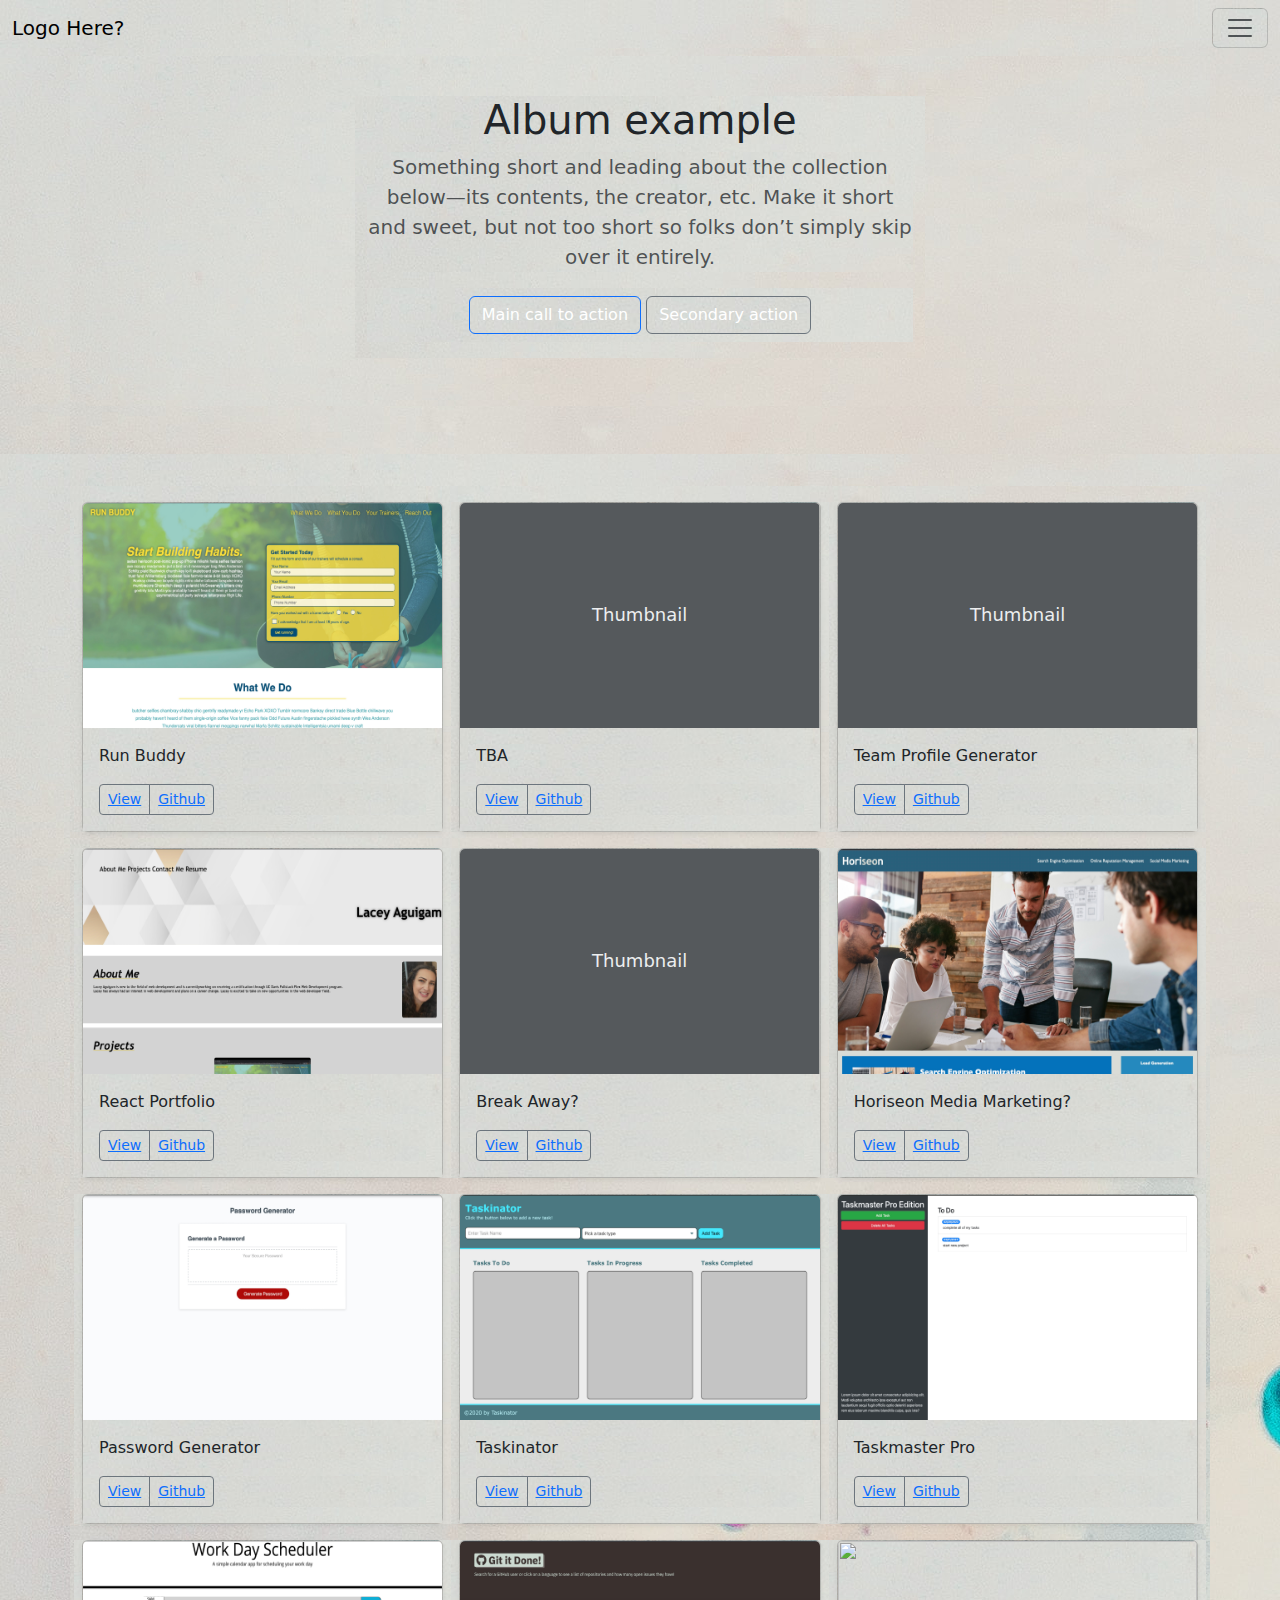
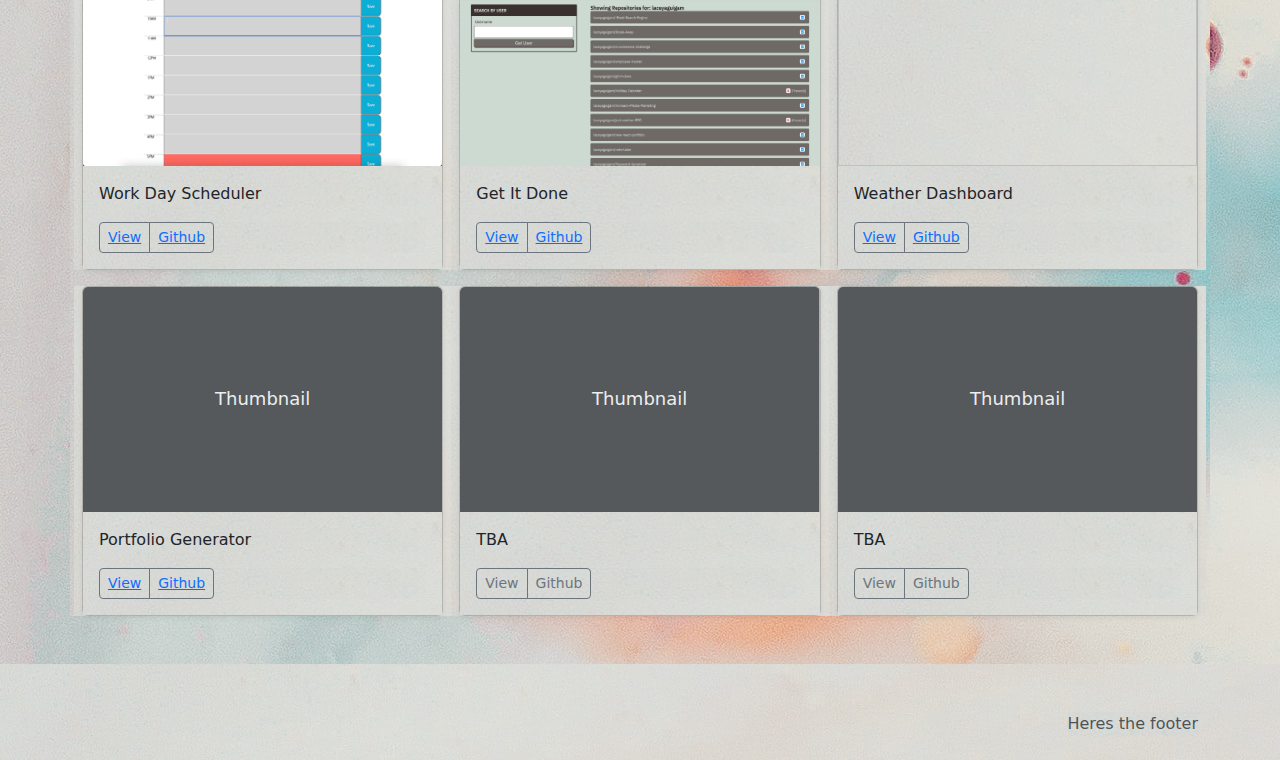
==== projects.html @ 4c9d4684 "added background and made containers/nav transparent" ====
<!DOCTYPE html>
<html lang="en">
    <head>
        <meta charset="utf-8">
        <meta name="viewport" content="width=device-width, initial-scale=1">

        <title>Lacey's Work</title>

        <link rel="stylesheet" href="./assets/css/style.css">
        <link rel="stylesheet" href="./assets/css/bootstrap.min copy.css">
       

    </head>

    <body>
        <header>
                                            <!--Nav Bar-->
            <nav class="navbar bg-transparent fixed-top">
                <div class="container-fluid">
                    <a class="navbar-brand" href="#">Logo Here?</a>
                    <button class="navbar-toggler" type="button" data-bs-toggle="offcanvas" data-bs-target="#offcanvasNavbar" aria-controls="offcanvasNavbar">
                        <span class="navbar-toggler-icon"></span>
                    </button>
                    <div class="offcanvas offcanvas-end" tabindex="-1" id="offcanvasNavbar" aria-labelledby="offcanvasNavbarLabel">
                        <div class="offcanvas-header">
                            <h5 class="offcanvas-title" id="offcanvasNavbarLabel">Menu?</h5>
                            <button type="button" class="btn-close" data-bs-dismiss="offcanvas" aria-label="Close"></button>
                        </div>

                        <div class="offcanvas-body">
                            <ul class="navbar-nav justify-content-end flex-grow-1 pe-3">
                                <li class="nav-item">
                                    <a class="nav-link active" aria-current="page" href="#">Home</a>
                                </li>
                                <li class="nav-item">
                                    <a class="nav-link" href="#experience">Experience</a>
                                    <a class="nav-link" href="#history"> History</a>
                                    <a class="nav-link" href="#education"> Education</a>
                                    <a class="nav-link" href="#contact"> Contact</a>
                                </li>
                            </ul>
                        </div>
                    </div> 
                </div>
            </nav>
        </header>
          
          <main>
                                            <!--Hero Section -->
            <section class="py-5 text-center container">
              <div class="row py-lg-5">
                <div class="col-lg-6 col-md-8 mx-auto">
                  <h1 class="fw-light">Album example</h1>
                  <p class="lead text-muted">Something short and leading about the collection below—its contents, the creator, etc. Make it short and sweet, but not too short so folks don’t simply skip over it entirely.</p>
                  <p>
                    <a href="#" class="btn btn-primary my-2">Main call to action</a>
                    <a href="#" class="btn btn-secondary my-2">Secondary action</a>
                  </p>
                </div>
              </div>
            </section>
                                                 <!--Project 1--> 
            <div class="album py-5 bg-transparent">
              <div class="container">
                <div class="row row-cols-1 row-cols-sm-2 row-cols-md-3 g-3">
                  <div class="col">
                    <div class="card shadow-sm">
                        <img class="bd-placeholder-img card-img-top" width="100%" height="225" src="./assets/images/Run Buddy.jpg">
                      <div class="card-body">
                        <p class="card-text"> Run Buddy </p>
                        <div class="d-flex justify-content-between align-items-center">
                          <div class="btn-group">
                            <button type="button" class="btn btn-sm btn-outline-secondary">
                                <a href="https://laceyaguigam.github.io/run-buddy/">View</a></button>
                            <button type="button" class="btn btn-sm btn-outline-secondary">
                                <a href="https://github.com/laceyaguigam/run-buddy">Github</a></button>
                          </div>
                        </div>
                      </div>
                    </div>
                  </div>
                                                     <!--Project 2-->
                  <div class="col">
                    <div class="card shadow-sm">
                      <svg class="bd-placeholder-img card-img-top" width="100%" height="225" xmlns="http://www.w3.org/2000/svg" role="img" aria-label="Placeholder: Thumbnail" preserveAspectRatio="xMidYMid slice" focusable="false">
                        <title>Placeholder</title><rect width="100%" height="100%" fill="#55595c"/>
                        <text x="50%" y="50%" fill="#eceeef" dy=".3em">Thumbnail</text></svg>
                      <div class="card-body">
                        <p class="card-text">TBA</p>
                        <div class="d-flex justify-content-between align-items-center">
                          <div class="btn-group">
                            <button type="button" class="btn btn-sm btn-outline-secondary">
                                <a href="...">View</a></button>
                            <button type="button" class="btn btn-sm btn-outline-secondary">
                                <a href="..">Github</a></button>
                          </div>
                        </div>
                      </div>
                    </div>
                  </div>
                                                 <!--Project 3-->
                  <div class="col">
                    <div class="card shadow-sm">
                      <svg class="bd-placeholder-img card-img-top" width="100%" height="225" xmlns="http://www.w3.org/2000/svg" role="img" aria-label="Placeholder: Thumbnail" preserveAspectRatio="xMidYMid slice" focusable="false">
                        <title>Placeholder</title><rect width="100%" height="100%" fill="#55595c"/>
                        <text x="50%" y="50%" fill="#eceeef" dy=".3em">Thumbnail</text></svg>
                      <div class="card-body">
                        <p class="card-text">Team Profile Generator</p> <!--add screenshot and video-->
                        <div class="d-flex justify-content-between align-items-center">
                          <div class="btn-group">
                            <button type="button" class="btn btn-sm btn-outline-secondary">
                                <a href="screenshot and video">View</a></button>
                            <button type="button" class="btn btn-sm btn-outline-secondary">
                                <a href="https://github.com/laceyaguigam/Team-Profile-Generator">Github</a></button>
                          </div>
                        </div>
                      </div>
                    </div>
                  </div>
                                                     <!--Project 4-->
                  <div class="col">
                    <div class="card shadow-sm">
                        <img class="bd-placeholder-img card-img-top" width="100%" height="225" src="./assets/images/Portfolio.jpg">
                      <div class="card-body">
                        <p class="card-text">React Portfolio</p>
                        <div class="d-flex justify-content-between align-items-center">
                          <div class="btn-group">
                            <button type="button" class="btn btn-sm btn-outline-secondary">
                                <a href="https://laceyaguigam.github.io/new-react-portfolio/">View</a></button>
                            <button type="button" class="btn btn-sm btn-outline-secondary">
                                <a href="https://github.com/laceyaguigam/new-react-portfolio">Github</a></button>
                          </div>
                        </div>
                      </div>
                    </div>
                  </div>
                                                         <!--Project 5-->
                  <div class="col">
                    <div class="card shadow-sm">
                        <svg class="bd-placeholder-img card-img-top" width="100%" height="225" xmlns="http://www.w3.org/2000/svg" role="img" aria-label="Placeholder: Thumbnail" preserveAspectRatio="xMidYMid slice" focusable="false">
                            <title>Placeholder</title><rect width="100%" height="100%" fill="#55595c"/>
                            <text x="50%" y="50%" fill="#eceeef" dy=".3em">Thumbnail</text></svg>
                      <div class="card-body">
                        <p class="card-text">  Break Away?</p>
                        <div class="d-flex justify-content-between align-items-center">
                          <div class="btn-group">
                            <button type="button" class="btn btn-sm btn-outline-secondary">
                                <a href="https://breakaway.herokuapp.com/">View</a></button>
                            <button type="button" class="btn btn-sm btn-outline-secondary">
                                <a href="https://github.com/laceyaguigam/Break-Away">Github</a></button>
                          </div>
                        </div>
                      </div>
                    </div>
                  </div>
                                                             <!--Project 6-->
                  <div class="col">
                    <div class="card shadow-sm">
                        <img class="bd-placeholder-img card-img-top" width="100%" height="225" src="./assets/images/Heriseon Marketing.jpg">
                      <div class="card-body">
                        <p class="card-text">Horiseon Media Marketing?</p>
                        <div class="d-flex justify-content-between align-items-center">
                          <div class="btn-group">
                            <button type="button" class="btn btn-sm btn-outline-secondary">
                                <a href="https://laceyaguigam.github.io/Horiseon-Media-Marketing/">View</a></button>
                            <button type="button" class="btn btn-sm btn-outline-secondary">
                                <a href="https://github.com/laceyaguigam/Horiseon-Media-Marketing">Github</a></button>
                          </div>
                        </div>
                      </div>
                    </div>
                  </div>
                                                             <!--Project 7-->
                  <div class="col">
                    <div class="card shadow-sm">
                        <img class="bd-placeholder-img card-img-top" width="100%" height="225" src="./assets/images/Password Generator.jpg">
                      <div class="card-body">
                        <p class="card-text">Password Generator</p>
                        <div class="d-flex justify-content-between align-items-center">
                          <div class="btn-group">
                            <button type="button" class="btn btn-sm btn-outline-secondary">
                                <a href="https://laceyaguigam.github.io/Password-Generator/">View</a></button>
                            <button type="button" class="btn btn-sm btn-outline-secondary">
                                <a href="https://github.com/laceyaguigam/Password-Generator">Github</a></button>
                          </div>
                        </div>
                      </div>
                    </div>
                  </div>
                                                             <!--Project 8-->
                  <div class="col">
                    <div class="card shadow-sm">
                        <img class="bd-placeholder-img card-img-top" width="100%" height="225" src="./assets/images/Taskinator.jpg">
                            
                      <div class="card-body">
                        <p class="card-text">Taskinator</p>
                        <div class="d-flex justify-content-between align-items-center">
                          <div class="btn-group">
                            <button type="button" class="btn btn-sm btn-outline-secondary">
                                <a href="https://laceyaguigam.github.io/Taskinator/">View</a></button>
                            <button type="button" class="btn btn-sm btn-outline-secondary">
                                <a href="https://github.com/laceyaguigam/Taskinator">Github</a></button>
                          </div>
                        </div>
                      </div>
                    </div>
                  </div>
                                                                 <!--Project 9-->
                  <div class="col">
                    <div class="card shadow-sm">
                        <img class="bd-placeholder-img card-img-top" width="100%" height="225" src="./assets/images/Taskmaster Pro.jpg">
                      <div class="card-body">
                        <p class="card-text">Taskmaster Pro</p>
                        <div class="d-flex justify-content-between align-items-center">
                          <div class="btn-group">
                            <button type="button" class="btn btn-sm btn-outline-secondary">
                                <a href="https://laceyaguigam.github.io/taskmaster-pro/">View</a></button>
                            <button type="button" class="btn btn-sm btn-outline-secondary">
                                <a href="https://github.com/laceyaguigam/taskmaster-pro">Github</a></button>
                          </div>
                        </div>
                      </div>
                    </div>
                  </div>
                                                                <!--Project 10-->
                 <div class="col">
                     <div class="card shadow-sm">
                         <img class="bd-placeholder-img card-img-top" width="100%" height="225" src="./assets/images/Workk Day Scheduler.jpg">
                         <div class="card-body">
                            <p class="card-text">Work Day Scheduler</p>
                             <div class="d-flex justify-content-between align-items-center">
                                 <div class="btn-group">
                                    <button type="button" class="btn btn-sm btn-outline-secondary">
                                        <a href="https://laceyaguigam.github.io/work-day-scheduler/">View</a></button>
                                    <button type="button" class="btn btn-sm btn-outline-secondary">
                                        <a href="https://github.com/laceyaguigam/work-day-scheduler">Github</a></button>
                                 </div>
                            </div>
                         </div>
                    </div>
                 </div>
                                                             <!--Project 11-->
                 <div class="col">
                        <div class="card shadow-sm">
                            <img class="bd-placeholder-img card-img-top" width="100%" height="225" src="./assets/images/Get It Done.jpg">
                            <div class="card-body">
                                <p class="card-text">Get It Done</p>
                                <div class="d-flex justify-content-between align-items-center">
                                    <div class="btn-group">
                                        <button type="button" class="btn btn-sm btn-outline-secondary">
                                            <a href="https://laceyaguigam.github.io/git-it-done/">View</a></button>
                                        <button type="button" class="btn btn-sm btn-outline-secondary">
                                            <a href="https://github.com/laceyaguigam/git-it-done">Github</a></button>
                                    </div>
                                </div>
                            </div>
                        </div>
                 </div>
                                           <!--Project 12-->
                 <div class="col">
                    <div class="card shadow-sm">
                        <img class="bd-placeholder-img card-img-top" width="100%" height="225" src="">
                        <div class="card-body">
                            <p class="card-text">Weather Dashboard</p>
                            <div class="d-flex justify-content-between align-items-center">
                                <div class="btn-group">
                                    <button type="button" class="btn btn-sm btn-outline-secondary">
                                        <a href="https://laceyaguigam.github.io/Weather-Dashboard/">View</a></button>
                                    <button type="button" class="btn btn-sm btn-outline-secondary">
                                        <a href="https://github.com/laceyaguigam/Weather-Dashboard">Github</a></button>
                                </div>
                            </div>
                        </div>
                    </div>
                </div>
                                                           <!--Project 13-->
                <div class="col">
                    <div class="card shadow-sm">
                        <svg class="bd-placeholder-img card-img-top" width="100%" height="225" xmlns="http://www.w3.org/2000/svg" role="img" aria-label="Placeholder: Thumbnail" preserveAspectRatio="xMidYMid slice" focusable="false">
                            <title>Placeholder</title><rect width="100%" height="100%" fill="#55595c"/>
                            <text x="50%" y="50%" fill="#eceeef" dy=".3em">Thumbnail</text></svg>
                        <div class="card-body">
                            <p class="card-text">Portfolio Generator</p> <!--video figure this one out-->
                            <div class="d-flex justify-content-between align-items-center">
                                <div class="btn-group">
                                    <button type="button" class="btn btn-sm btn-outline-secondary">
                                        <a href="insert screenshot and video">View</a></button>
                                    <button type="button" class="btn btn-sm btn-outline-secondary">
                                        <a href="https://github.com/laceyaguigam/portfolio-generator">Github</a></button>
                                </div>
                            </div>
                        </div>
                    </div>
                </div>
                                                            <!--Project 14-->
                           <div class="col">
                            <div class="card shadow-sm">
                                <svg class="bd-placeholder-img card-img-top" width="100%" height="225" xmlns="http://www.w3.org/2000/svg" role="img" aria-label="Placeholder: Thumbnail" preserveAspectRatio="xMidYMid slice" focusable="false">
                                    <title>Placeholder</title><rect width="100%" height="100%" fill="#55595c"/>
                                    <text x="50%" y="50%" fill="#eceeef" dy=".3em">Thumbnail</text></svg>
                                <div class="card-body">
                                    <p class="card-text">TBA</p>
                                    <div class="d-flex justify-content-between align-items-center">
                                        <div class="btn-group">
                                            <button type="button" class="btn btn-sm btn-outline-secondary">View</button>
                                            <button type="button" class="btn btn-sm btn-outline-secondary">Github</button>
                                        </div>
                                    </div>
                                </div>
                            </div>
                        </div>
                                                                   <!--Project 15-->
                        <div class="col">
                            <div class="card shadow-sm">
                                <svg class="bd-placeholder-img card-img-top" width="100%" height="225" xmlns="http://www.w3.org/2000/svg" role="img" aria-label="Placeholder: Thumbnail" preserveAspectRatio="xMidYMid slice" focusable="false">
                                    <title>Placeholder</title><rect width="100%" height="100%" fill="#55595c"/>
                                    <text x="50%" y="50%" fill="#eceeef" dy=".3em">Thumbnail</text></svg>
                                <div class="card-body">
                                    <p class="card-text">TBA</p>
                                    <div class="d-flex justify-content-between align-items-center">
                                        <div class="btn-group">
                                            <button type="button" class="btn btn-sm btn-outline-secondary">View</button>
                                            <button type="button" class="btn btn-sm btn-outline-secondary">Github</button>
                                        </div>
                                    </div>
                                </div>
                            </div>
                        </div>



                </div>
              </div>
            </div>
          </main>



        <footer class="text-muted py-5">
            <div class="container">
                <p class="float-end mb-1"> Heres the footer</p>
            </div>

        </footer>

        <script src="./assets/js/script.js"></script>
        <script src="./assets/js/bootstrap.bundle.min copy.js"></script>

    </body>
</html>
---- assets/css/style.css ----
/* color palette, natural  https://mycolor.space/?hex=%230AB6F3&sub=1 */
/* #0AB6F3
  #5E97B9
  #EAFCFF
  #E6F4F1*/


/* Background */

* {
  background-image: url("../images/annie-spratt-0ZPSX_mQ3xI-unsplash.jpg");
}


















/* download resume */
.btn {
    background-color: lightblue;
    border: none;
    color: white;
    padding: 12px 30px;
    cursor: pointer;
    font-size: 20px;
}
.btn:hover {
    background-color:cornflowerblue;
}

/* projects page */

.bd-placeholder-img {
    font-size: 1.125rem;
    text-anchor: middle;
    -webkit-user-select: none;
    -moz-user-select: none;
    user-select: none;
}

@media (min-width: 768px) {
    .bd-placeholder-img-lg {
      font-size: 3.5rem;
    }
  }

  .b-example-divider {
    height: 3rem;
    background-color: rgba(0, 0, 0, .1);
    border: solid rgba(0, 0, 0, .15);
    border-width: 1px 0;
    box-shadow: inset 0 .5em 1.5em rgba(0, 0, 0, .1), inset 0 .125em .5em rgba(0, 0, 0, .15);
  }

  .b-example-vr {
    flex-shrink: 0;
    width: 1.5rem;
    height: 100vh;
  }

  .bi {
    vertical-align: -.125em;
    fill: currentColor;
  }

  .nav-scroller {
    position: relative;
    z-index: 2;
    height: 2.75rem;
    overflow-y: hidden;
  }

  .nav-scroller .nav {
    display: flex;
    flex-wrap: nowrap;
    padding-bottom: 1rem;
    margin-top: -1px;
    overflow-x: auto;
    text-align: center;
    white-space: nowrap;
    -webkit-overflow-scrolling: touch;
  }
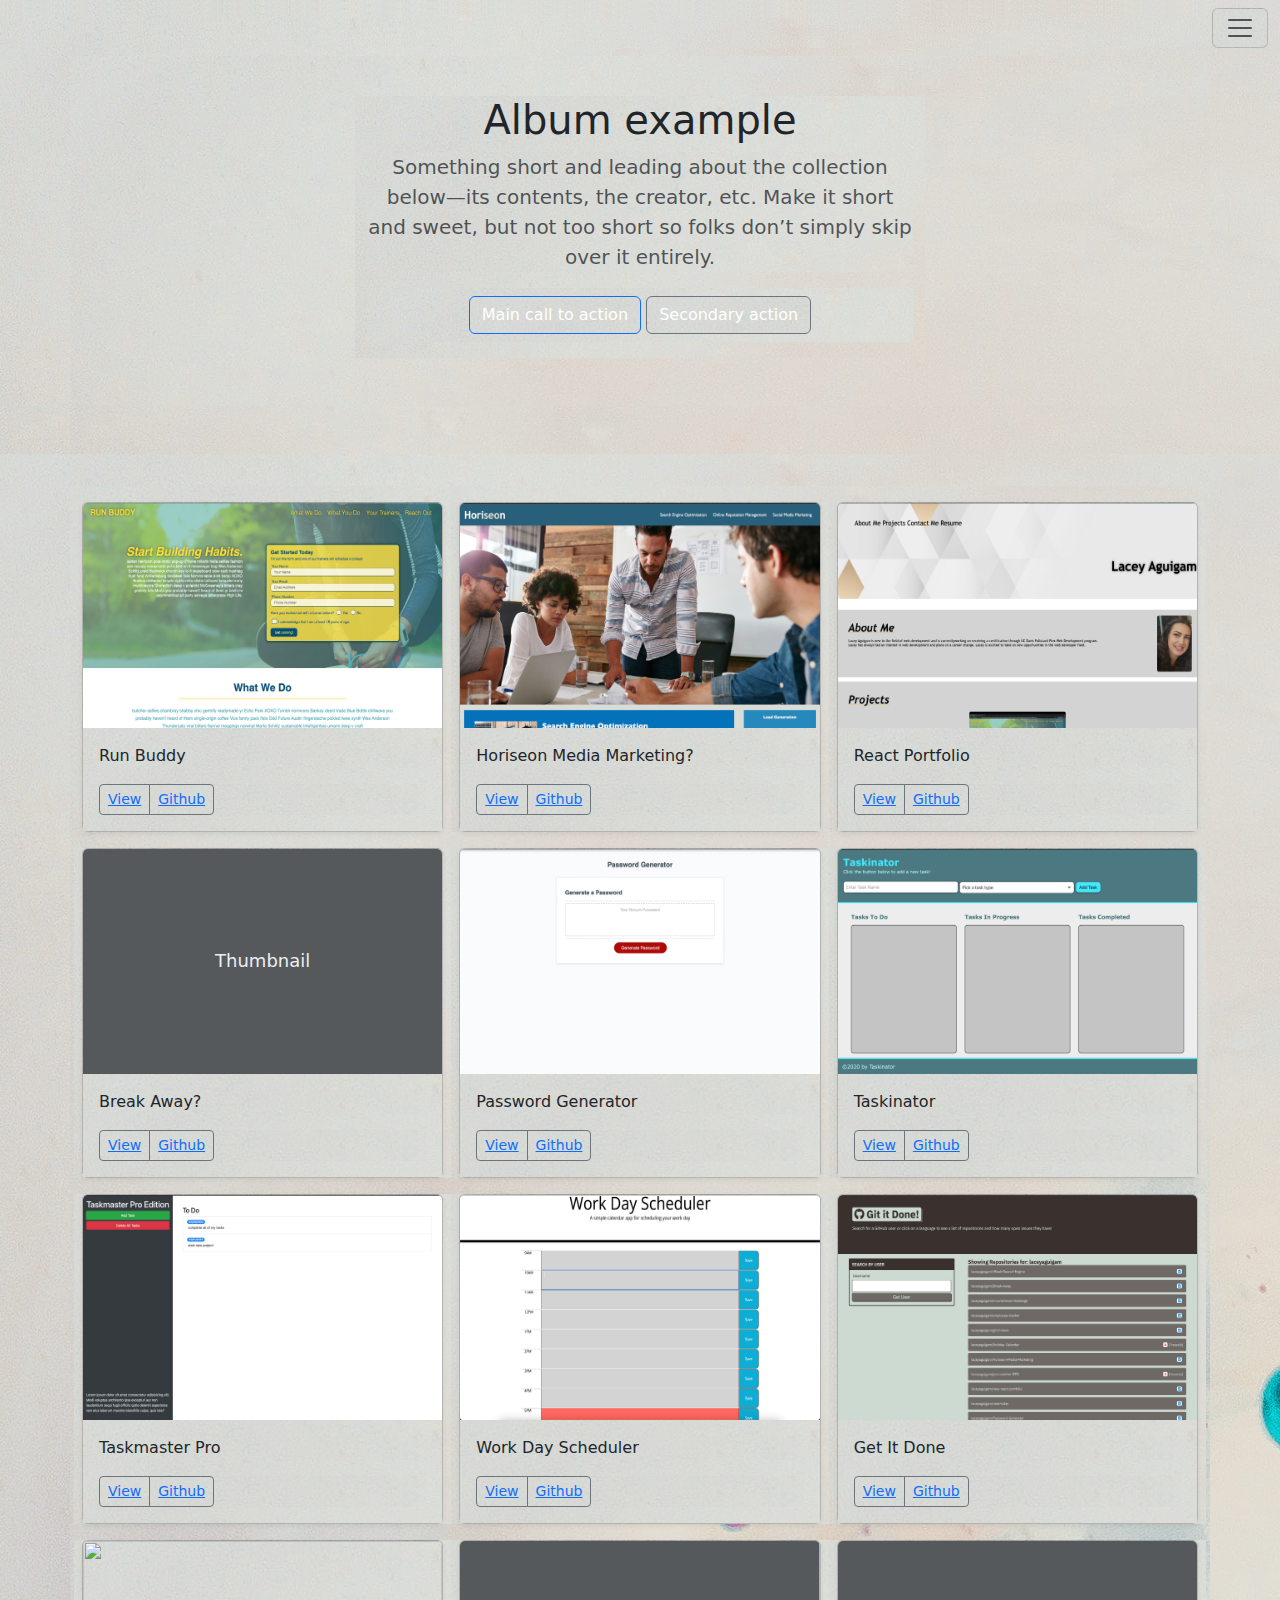
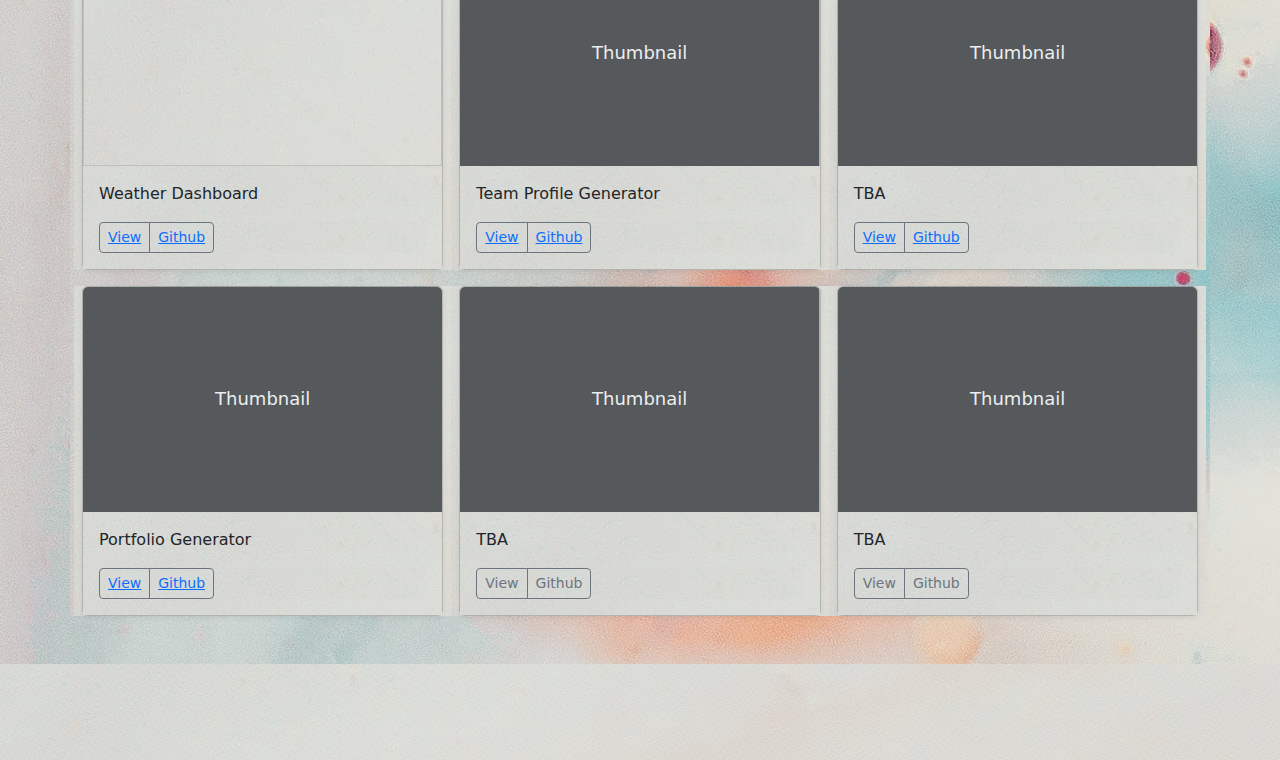
==== commit 651fd2dd: "arranged projects from frontend projects to backend projects" ====
--- a/projects.html
+++ b/projects.html
@@ -14,10 +14,11 @@
 
     <body>
         <header>
-                                            <!--Nav Bar-->
+                                                                                        <!--Nav Bar-->
             <nav class="navbar bg-transparent fixed-top">
                 <div class="container-fluid">
-                    <a class="navbar-brand" href="#">Logo Here?</a>
+                   <!--location for possible logo in top left corner-->
+                    <a class="navbar-brand" href="#"></a>
                     <button class="navbar-toggler" type="button" data-bs-toggle="offcanvas" data-bs-target="#offcanvasNavbar" aria-controls="offcanvasNavbar">
                         <span class="navbar-toggler-icon"></span>
                     </button>
@@ -46,7 +47,7 @@
         </header>
           
           <main>
-                                            <!--Hero Section -->
+                                                                                   <!--Hero Section -->
             <section class="py-5 text-center container">
               <div class="row py-lg-5">
                 <div class="col-lg-6 col-md-8 mx-auto">
@@ -59,7 +60,7 @@
                 </div>
               </div>
             </section>
-                                                 <!--Project 1--> 
+                                                                                    <!--Run Buddy--> 
             <div class="album py-5 bg-transparent">
               <div class="container">
                 <div class="row row-cols-1 row-cols-sm-2 row-cols-md-3 g-3">
@@ -79,45 +80,24 @@
                       </div>
                     </div>
                   </div>
-                                                     <!--Project 2-->
-                  <div class="col">
-                    <div class="card shadow-sm">
-                      <svg class="bd-placeholder-img card-img-top" width="100%" height="225" xmlns="http://www.w3.org/2000/svg" role="img" aria-label="Placeholder: Thumbnail" preserveAspectRatio="xMidYMid slice" focusable="false">
-                        <title>Placeholder</title><rect width="100%" height="100%" fill="#55595c"/>
-                        <text x="50%" y="50%" fill="#eceeef" dy=".3em">Thumbnail</text></svg>
-                      <div class="card-body">
-                        <p class="card-text">TBA</p>
-                        <div class="d-flex justify-content-between align-items-center">
-                          <div class="btn-group">
-                            <button type="button" class="btn btn-sm btn-outline-secondary">
-                                <a href="...">View</a></button>
-                            <button type="button" class="btn btn-sm btn-outline-secondary">
-                                <a href="..">Github</a></button>
-                          </div>
-                        </div>
-                      </div>
-                    </div>
-                  </div>
-                                                 <!--Project 3-->
-                  <div class="col">
-                    <div class="card shadow-sm">
-                      <svg class="bd-placeholder-img card-img-top" width="100%" height="225" xmlns="http://www.w3.org/2000/svg" role="img" aria-label="Placeholder: Thumbnail" preserveAspectRatio="xMidYMid slice" focusable="false">
-                        <title>Placeholder</title><rect width="100%" height="100%" fill="#55595c"/>
-                        <text x="50%" y="50%" fill="#eceeef" dy=".3em">Thumbnail</text></svg>
-                      <div class="card-body">
-                        <p class="card-text">Team Profile Generator</p> <!--add screenshot and video-->
-                        <div class="d-flex justify-content-between align-items-center">
-                          <div class="btn-group">
-                            <button type="button" class="btn btn-sm btn-outline-secondary">
-                                <a href="screenshot and video">View</a></button>
-                            <button type="button" class="btn btn-sm btn-outline-secondary">
-                                <a href="https://github.com/laceyaguigam/Team-Profile-Generator">Github</a></button>
-                          </div>
-                        </div>
-                      </div>
-                    </div>
-                  </div>
-                                                     <!--Project 4-->
+                                                                            <!--Heriseon Media Marketing-->
+                   <div class="col">
+                       <div class="card shadow-sm">
+                          <img class="bd-placeholder-img card-img-top" width="100%" height="225" src="./assets/images/Heriseon Marketing.jpg">
+                              <div class="card-body">
+                                  <p class="card-text">Horiseon Media Marketing?</p>
+                                <div class="d-flex justify-content-between align-items-center">
+                                         <div class="btn-group">
+                                            <button type="button" class="btn btn-sm btn-outline-secondary">
+                                              <a href="https://laceyaguigam.github.io/Horiseon-Media-Marketing/">View</a></button>
+                                            <button type="button" class="btn btn-sm btn-outline-secondary">
+                                              <a href="https://github.com/laceyaguigam/Horiseon-Media-Marketing">Github</a></button>
+                                      </div>
+                                </div>
+                              </div>
+                        </div>
+                  </div>
+                                                                          <!--React Portfolio-->
                   <div class="col">
                     <div class="card shadow-sm">
                         <img class="bd-placeholder-img card-img-top" width="100%" height="225" src="./assets/images/Portfolio.jpg">
@@ -134,7 +114,7 @@
                       </div>
                     </div>
                   </div>
-                                                         <!--Project 5-->
+                                                                                <!--Break Away-->
                   <div class="col">
                     <div class="card shadow-sm">
                         <svg class="bd-placeholder-img card-img-top" width="100%" height="225" xmlns="http://www.w3.org/2000/svg" role="img" aria-label="Placeholder: Thumbnail" preserveAspectRatio="xMidYMid slice" focusable="false">
@@ -153,24 +133,7 @@
                       </div>
                     </div>
                   </div>
-                                                             <!--Project 6-->
-                  <div class="col">
-                    <div class="card shadow-sm">
-                        <img class="bd-placeholder-img card-img-top" width="100%" height="225" src="./assets/images/Heriseon Marketing.jpg">
-                      <div class="card-body">
-                        <p class="card-text">Horiseon Media Marketing?</p>
-                        <div class="d-flex justify-content-between align-items-center">
-                          <div class="btn-group">
-                            <button type="button" class="btn btn-sm btn-outline-secondary">
-                                <a href="https://laceyaguigam.github.io/Horiseon-Media-Marketing/">View</a></button>
-                            <button type="button" class="btn btn-sm btn-outline-secondary">
-                                <a href="https://github.com/laceyaguigam/Horiseon-Media-Marketing">Github</a></button>
-                          </div>
-                        </div>
-                      </div>
-                    </div>
-                  </div>
-                                                             <!--Project 7-->
+                                                                             <!--Password Generator-->
                   <div class="col">
                     <div class="card shadow-sm">
                         <img class="bd-placeholder-img card-img-top" width="100%" height="225" src="./assets/images/Password Generator.jpg">
@@ -187,7 +150,7 @@
                       </div>
                     </div>
                   </div>
-                                                             <!--Project 8-->
+                                                                                 <!--Taskinator-->
                   <div class="col">
                     <div class="card shadow-sm">
                         <img class="bd-placeholder-img card-img-top" width="100%" height="225" src="./assets/images/Taskinator.jpg">
@@ -205,7 +168,7 @@
                       </div>
                     </div>
                   </div>
-                                                                 <!--Project 9-->
+                                                                                  <!--Taskmaster Pro-->
                   <div class="col">
                     <div class="card shadow-sm">
                         <img class="bd-placeholder-img card-img-top" width="100%" height="225" src="./assets/images/Taskmaster Pro.jpg">
@@ -222,7 +185,7 @@
                       </div>
                     </div>
                   </div>
-                                                                <!--Project 10-->
+                                                                                  <!--Work Day Scheduler-->
                  <div class="col">
                      <div class="card shadow-sm">
                          <img class="bd-placeholder-img card-img-top" width="100%" height="225" src="./assets/images/Workk Day Scheduler.jpg">
@@ -239,7 +202,7 @@
                          </div>
                     </div>
                  </div>
-                                                             <!--Project 11-->
+                                                                                       <!--Get It Done-->
                  <div class="col">
                         <div class="card shadow-sm">
                             <img class="bd-placeholder-img card-img-top" width="100%" height="225" src="./assets/images/Get It Done.jpg">
@@ -256,7 +219,7 @@
                             </div>
                         </div>
                  </div>
-                                           <!--Project 12-->
+                                                                                     <!--Weather Dashboard-->
                  <div class="col">
                     <div class="card shadow-sm">
                         <img class="bd-placeholder-img card-img-top" width="100%" height="225" src="">
@@ -273,7 +236,74 @@
                         </div>
                     </div>
                 </div>
-                                                           <!--Project 13-->
+
+
+
+
+
+                                                                               <!--Team Profile Generator-->
+                  <div class="col">
+                    <div class="card shadow-sm">
+                      <svg class="bd-placeholder-img card-img-top" width="100%" height="225" xmlns="http://www.w3.org/2000/svg" role="img" aria-label="Placeholder: Thumbnail" preserveAspectRatio="xMidYMid slice" focusable="false">
+                        <title>Placeholder</title><rect width="100%" height="100%" fill="#55595c"/>
+                        <text x="50%" y="50%" fill="#eceeef" dy=".3em">Thumbnail</text></svg>
+                      <div class="card-body">
+                        <p class="card-text">Team Profile Generator</p> <!--add screenshot and video-->
+                        <div class="d-flex justify-content-between align-items-center">
+                          <div class="btn-group">
+                            <button type="button" class="btn btn-sm btn-outline-secondary">
+                                <a href="screenshot and video">View</a></button>
+                            <button type="button" class="btn btn-sm btn-outline-secondary">
+                                <a href="https://github.com/laceyaguigam/Team-Profile-Generator">Github</a></button>
+                          </div>
+                        </div>
+                      </div>
+                    </div>
+                  </div>
+                  
+                  
+                  
+                  
+                  
+                  
+                  
+                  
+                  
+                  
+                  
+                  
+                  
+                  
+                  
+                  
+                  
+                  
+                  
+                  
+                  
+                  
+                  
+                  
+                                                                      <!--Project 3-->
+                                                     <div class="col">
+                    <div class="card shadow-sm">
+                      <svg class="bd-placeholder-img card-img-top" width="100%" height="225" xmlns="http://www.w3.org/2000/svg" role="img" aria-label="Placeholder: Thumbnail" preserveAspectRatio="xMidYMid slice" focusable="false">
+                        <title>Placeholder</title><rect width="100%" height="100%" fill="#55595c"/>
+                        <text x="50%" y="50%" fill="#eceeef" dy=".3em">Thumbnail</text></svg>
+                      <div class="card-body">
+                        <p class="card-text">TBA</p>
+                        <div class="d-flex justify-content-between align-items-center">
+                          <div class="btn-group">
+                            <button type="button" class="btn btn-sm btn-outline-secondary">
+                                <a href="...">View</a></button>
+                            <button type="button" class="btn btn-sm btn-outline-secondary">
+                                <a href="..">Github</a></button>
+                          </div>
+                        </div>
+                      </div>
+                    </div>
+                  </div>
+                                                                                   <!--Portfolio Generator-->
                 <div class="col">
                     <div class="card shadow-sm">
                         <svg class="bd-placeholder-img card-img-top" width="100%" height="225" xmlns="http://www.w3.org/2000/svg" role="img" aria-label="Placeholder: Thumbnail" preserveAspectRatio="xMidYMid slice" focusable="false">
@@ -292,53 +322,51 @@
                         </div>
                     </div>
                 </div>
-                                                            <!--Project 14-->
-                           <div class="col">
-                            <div class="card shadow-sm">
-                                <svg class="bd-placeholder-img card-img-top" width="100%" height="225" xmlns="http://www.w3.org/2000/svg" role="img" aria-label="Placeholder: Thumbnail" preserveAspectRatio="xMidYMid slice" focusable="false">
-                                    <title>Placeholder</title><rect width="100%" height="100%" fill="#55595c"/>
-                                    <text x="50%" y="50%" fill="#eceeef" dy=".3em">Thumbnail</text></svg>
-                                <div class="card-body">
-                                    <p class="card-text">TBA</p>
-                                    <div class="d-flex justify-content-between align-items-center">
-                                        <div class="btn-group">
-                                            <button type="button" class="btn btn-sm btn-outline-secondary">View</button>
-                                            <button type="button" class="btn btn-sm btn-outline-secondary">Github</button>
-                                        </div>
-                                    </div>
-                                </div>
-                            </div>
-                        </div>
-                                                                   <!--Project 15-->
-                        <div class="col">
-                            <div class="card shadow-sm">
-                                <svg class="bd-placeholder-img card-img-top" width="100%" height="225" xmlns="http://www.w3.org/2000/svg" role="img" aria-label="Placeholder: Thumbnail" preserveAspectRatio="xMidYMid slice" focusable="false">
-                                    <title>Placeholder</title><rect width="100%" height="100%" fill="#55595c"/>
-                                    <text x="50%" y="50%" fill="#eceeef" dy=".3em">Thumbnail</text></svg>
-                                <div class="card-body">
-                                    <p class="card-text">TBA</p>
-                                    <div class="d-flex justify-content-between align-items-center">
-                                        <div class="btn-group">
-                                            <button type="button" class="btn btn-sm btn-outline-secondary">View</button>
-                                            <button type="button" class="btn btn-sm btn-outline-secondary">Github</button>
-                                        </div>
-                                    </div>
-                                </div>
-                            </div>
-                        </div>
-
-
-
-                </div>
+                                                                            <!--Project -->
+                <div class="col">
+                  <div class="card shadow-sm">
+                    <svg class="bd-placeholder-img card-img-top" width="100%" height="225" xmlns="http://www.w3.org/2000/svg" role="img" aria-label="Placeholder: Thumbnail" preserveAspectRatio="xMidYMid slice" focusable="false">
+                      <title>Placeholder</title><rect width="100%" height="100%" fill="#55595c"/>
+                      <text x="50%" y="50%" fill="#eceeef" dy=".3em">Thumbnail</text></svg>
+                    <div class="card-body">
+                      <p class="card-text">TBA</p>
+                      <div class="d-flex justify-content-between align-items-center">
+                         <div class="btn-group">
+                            <button type="button" class="btn btn-sm btn-outline-secondary">View</button>
+                              <button type="button" class="btn btn-sm btn-outline-secondary">Github</button>
+                          </div>
+                      </div>
+                    </div>
+                  </div>
+                </div>
+                                                                      <!--Project -->
+                <div class="col">
+                  <div class="card shadow-sm">
+                    <svg class="bd-placeholder-img card-img-top" width="100%" height="225" xmlns="http://www.w3.org/2000/svg" role="img" aria-label="Placeholder: Thumbnail" preserveAspectRatio="xMidYMid slice" focusable="false">
+                      <title>Placeholder</title><rect width="100%" height="100%" fill="#55595c"/>
+                      <text x="50%" y="50%" fill="#eceeef" dy=".3em">Thumbnail</text></svg>
+                    <div class="card-body">
+                      <p class="card-text">TBA</p>
+                      <div class="d-flex justify-content-between align-items-center">
+                        <div class="btn-group">
+                          <button type="button" class="btn btn-sm btn-outline-secondary">View</button>
+                          <button type="button" class="btn btn-sm btn-outline-secondary">Github</button>
+                        </div>
+                      </div>
+                    </div>
+                  </div>
+                </div>
+
               </div>
-            </div>
-          </main>
+             </div>
+          </div>
+        </main>
 
 
 
         <footer class="text-muted py-5">
             <div class="container">
-                <p class="float-end mb-1"> Heres the footer</p>
+                <p class="float-end mb-1"> </p>
             </div>
 
         </footer>
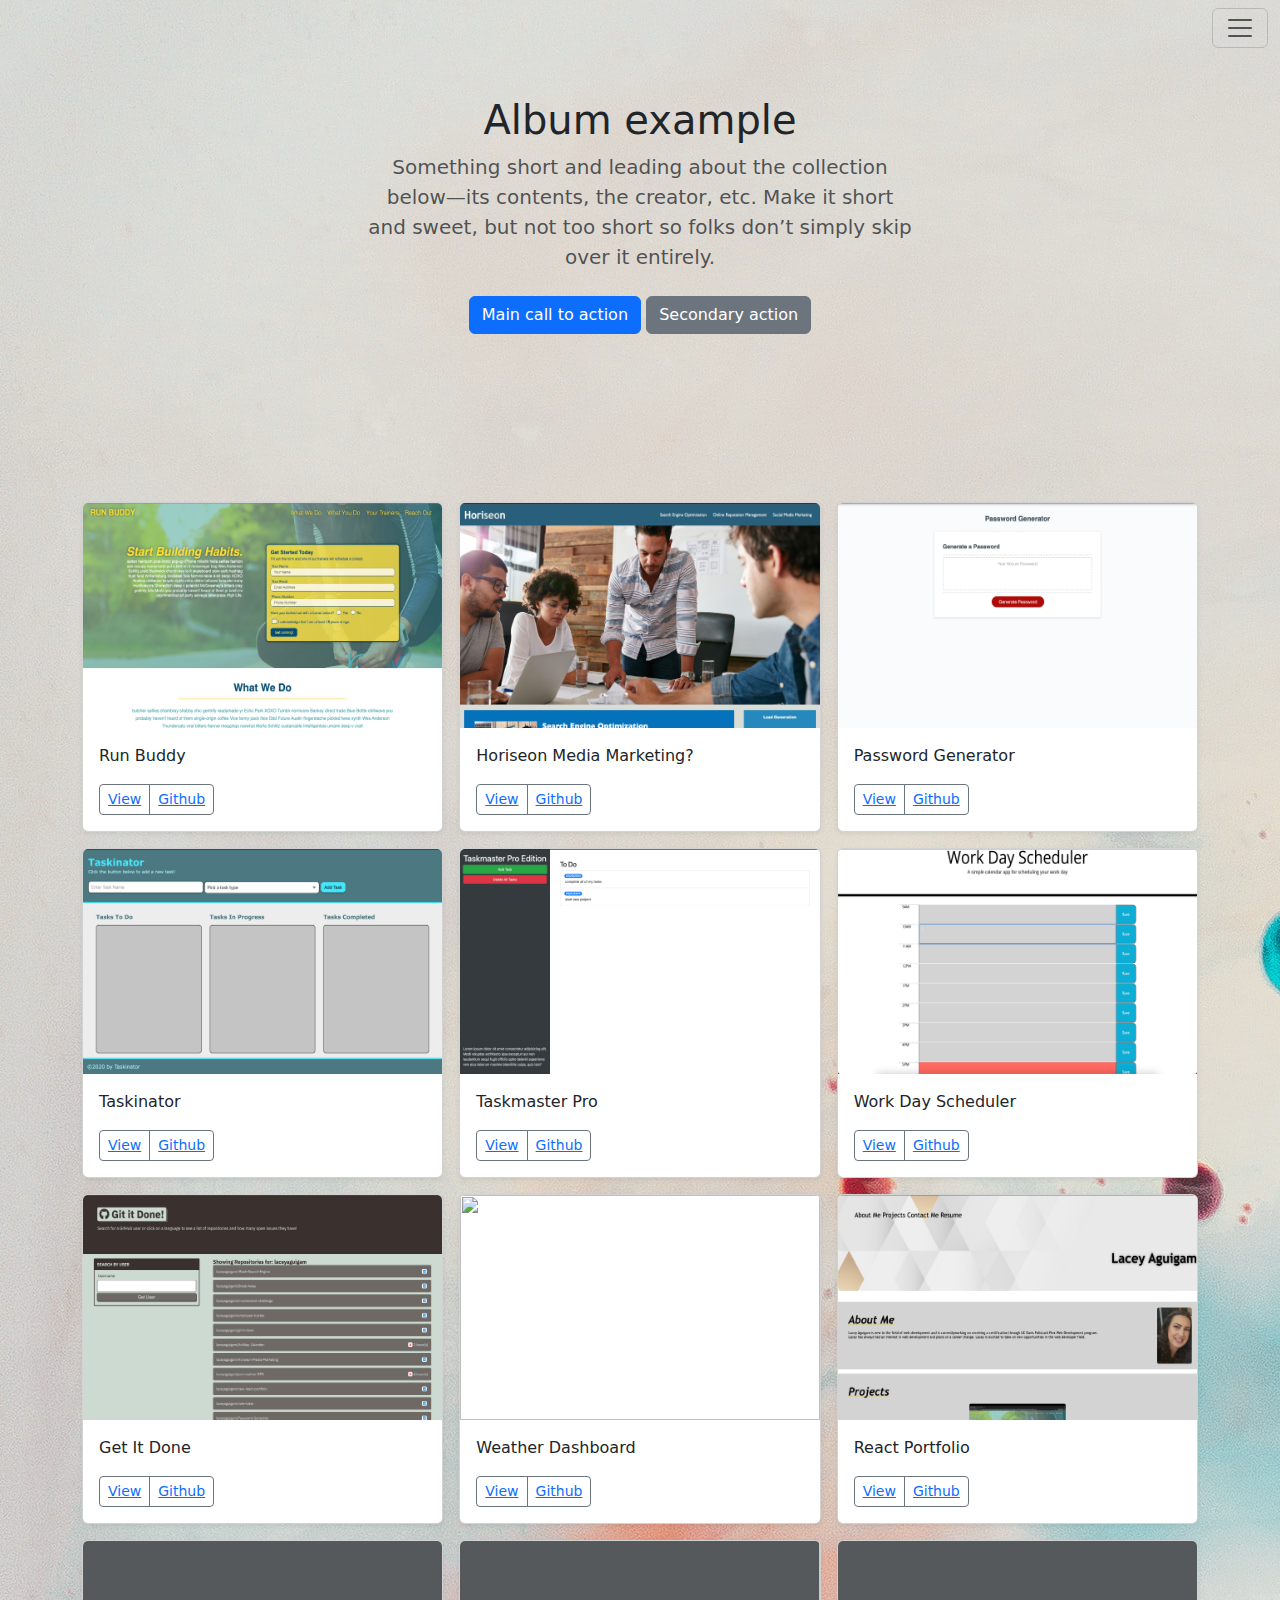
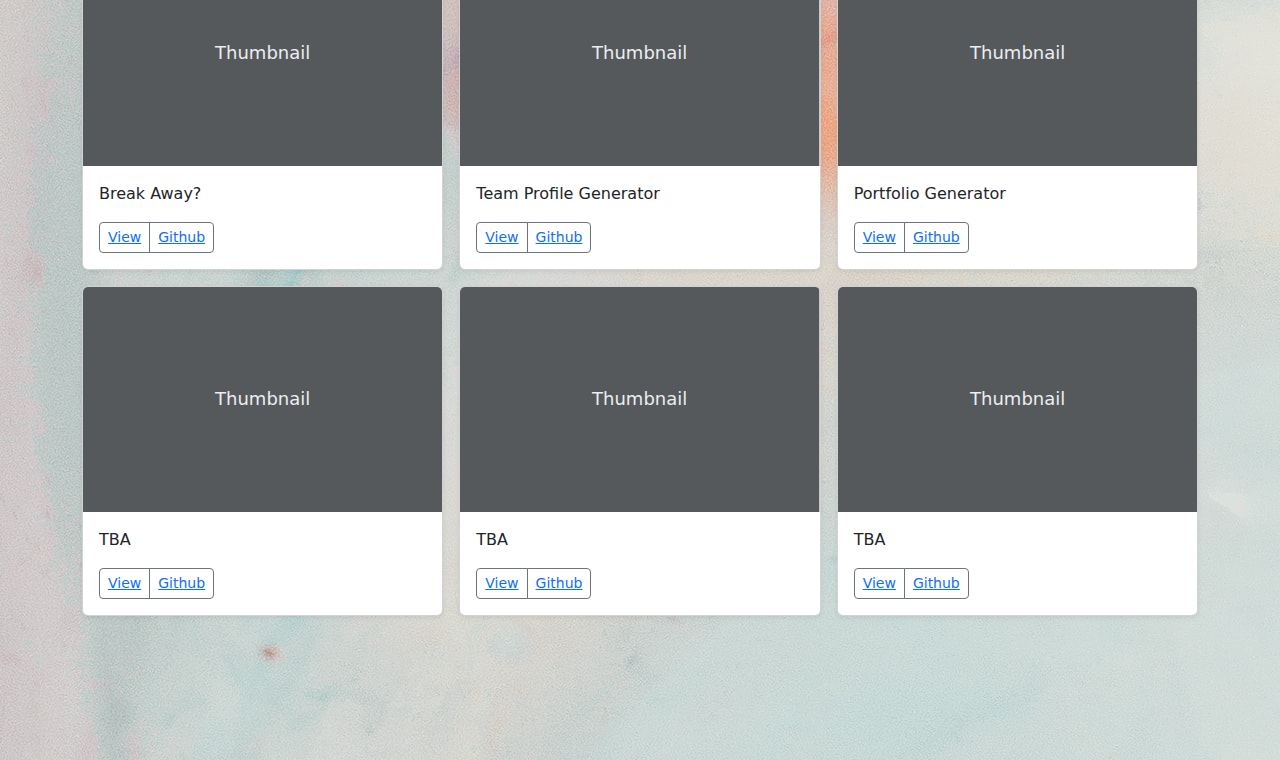
==== commit 93bf5570: "commiting any untracked changes made to project" ====
--- a/projects.html
+++ b/projects.html
@@ -34,10 +34,11 @@
                                     <a class="nav-link active" aria-current="page" href="#">Home</a>
                                 </li>
                                 <li class="nav-item">
-                                    <a class="nav-link" href="#experience">Experience</a>
-                                    <a class="nav-link" href="#history"> History</a>
-                                    <a class="nav-link" href="#education"> Education</a>
-                                    <a class="nav-link" href="#contact"> Contact</a>
+                                    <a class="nav-link" href="#experience"> Experience </a>
+                                    <a class="nav-link" href="#history"> History </a>
+                                    <a class="nav-link" href="#education">Education </a>
+                                    <a class="nav-link" href="#contact"> Contact </a>
+                                    <a class="nav-link" href="#resume"> Resume </a>
                                 </li>
                             </ul>
                         </div>
@@ -97,42 +98,7 @@
                               </div>
                         </div>
                   </div>
-                                                                          <!--React Portfolio-->
-                  <div class="col">
-                    <div class="card shadow-sm">
-                        <img class="bd-placeholder-img card-img-top" width="100%" height="225" src="./assets/images/Portfolio.jpg">
-                      <div class="card-body">
-                        <p class="card-text">React Portfolio</p>
-                        <div class="d-flex justify-content-between align-items-center">
-                          <div class="btn-group">
-                            <button type="button" class="btn btn-sm btn-outline-secondary">
-                                <a href="https://laceyaguigam.github.io/new-react-portfolio/">View</a></button>
-                            <button type="button" class="btn btn-sm btn-outline-secondary">
-                                <a href="https://github.com/laceyaguigam/new-react-portfolio">Github</a></button>
-                          </div>
-                        </div>
-                      </div>
-                    </div>
-                  </div>
-                                                                                <!--Break Away-->
-                  <div class="col">
-                    <div class="card shadow-sm">
-                        <svg class="bd-placeholder-img card-img-top" width="100%" height="225" xmlns="http://www.w3.org/2000/svg" role="img" aria-label="Placeholder: Thumbnail" preserveAspectRatio="xMidYMid slice" focusable="false">
-                            <title>Placeholder</title><rect width="100%" height="100%" fill="#55595c"/>
-                            <text x="50%" y="50%" fill="#eceeef" dy=".3em">Thumbnail</text></svg>
-                      <div class="card-body">
-                        <p class="card-text">  Break Away?</p>
-                        <div class="d-flex justify-content-between align-items-center">
-                          <div class="btn-group">
-                            <button type="button" class="btn btn-sm btn-outline-secondary">
-                                <a href="https://breakaway.herokuapp.com/">View</a></button>
-                            <button type="button" class="btn btn-sm btn-outline-secondary">
-                                <a href="https://github.com/laceyaguigam/Break-Away">Github</a></button>
-                          </div>
-                        </div>
-                      </div>
-                    </div>
-                  </div>
+                  
                                                                              <!--Password Generator-->
                   <div class="col">
                     <div class="card shadow-sm">
@@ -236,10 +202,42 @@
                         </div>
                     </div>
                 </div>
-
-
-
-
+                                                        <!--React Portfolio-->
+                  <div class="col">
+                    <div class="card shadow-sm">
+                        <img class="bd-placeholder-img card-img-top" width="100%" height="225" src="./assets/images/Portfolio.jpg">
+                      <div class="card-body">
+                        <p class="card-text">React Portfolio</p>
+                        <div class="d-flex justify-content-between align-items-center">
+                          <div class="btn-group">
+                            <button type="button" class="btn btn-sm btn-outline-secondary">
+                                <a href="https://laceyaguigam.github.io/new-react-portfolio/">View</a></button>
+                            <button type="button" class="btn btn-sm btn-outline-secondary">
+                                <a href="https://github.com/laceyaguigam/new-react-portfolio">Github</a></button>
+                          </div>
+                        </div>
+                      </div>
+                    </div>
+                  </div>
+                                                                                <!--Break Away-->
+                  <div class="col">
+                    <div class="card shadow-sm">
+                        <svg class="bd-placeholder-img card-img-top" width="100%" height="225" xmlns="http://www.w3.org/2000/svg" role="img" aria-label="Placeholder: Thumbnail" preserveAspectRatio="xMidYMid slice" focusable="false">
+                            <title>Placeholder</title><rect width="100%" height="100%" fill="#55595c"/>
+                            <text x="50%" y="50%" fill="#eceeef" dy=".3em">Thumbnail</text></svg>
+                      <div class="card-body">
+                        <p class="card-text">  Break Away?</p>
+                        <div class="d-flex justify-content-between align-items-center">
+                          <div class="btn-group">
+                            <button type="button" class="btn btn-sm btn-outline-secondary">
+                                <a href="https://breakaway.herokuapp.com/">View</a></button>
+                            <button type="button" class="btn btn-sm btn-outline-secondary">
+                                <a href="https://github.com/laceyaguigam/Break-Away">Github</a></button>
+                          </div>
+                        </div>
+                      </div>
+                    </div>
+                  </div>
 
                                                                                <!--Team Profile Generator-->
                   <div class="col">
@@ -260,50 +258,7 @@
                       </div>
                     </div>
                   </div>
-                  
-                  
-                  
-                  
-                  
-                  
-                  
-                  
-                  
-                  
-                  
-                  
-                  
-                  
-                  
-                  
-                  
-                  
-                  
-                  
-                  
-                  
-                  
-                  
-                                                                      <!--Project 3-->
-                                                     <div class="col">
-                    <div class="card shadow-sm">
-                      <svg class="bd-placeholder-img card-img-top" width="100%" height="225" xmlns="http://www.w3.org/2000/svg" role="img" aria-label="Placeholder: Thumbnail" preserveAspectRatio="xMidYMid slice" focusable="false">
-                        <title>Placeholder</title><rect width="100%" height="100%" fill="#55595c"/>
-                        <text x="50%" y="50%" fill="#eceeef" dy=".3em">Thumbnail</text></svg>
-                      <div class="card-body">
-                        <p class="card-text">TBA</p>
-                        <div class="d-flex justify-content-between align-items-center">
-                          <div class="btn-group">
-                            <button type="button" class="btn btn-sm btn-outline-secondary">
-                                <a href="...">View</a></button>
-                            <button type="button" class="btn btn-sm btn-outline-secondary">
-                                <a href="..">Github</a></button>
-                          </div>
-                        </div>
-                      </div>
-                    </div>
-                  </div>
-                                                                                   <!--Portfolio Generator-->
+                                                                                  <!--Portfolio Generator-->
                 <div class="col">
                     <div class="card shadow-sm">
                         <svg class="bd-placeholder-img card-img-top" width="100%" height="225" xmlns="http://www.w3.org/2000/svg" role="img" aria-label="Placeholder: Thumbnail" preserveAspectRatio="xMidYMid slice" focusable="false">
@@ -322,6 +277,26 @@
                         </div>
                     </div>
                 </div>
+                                                                      <!--Project 3-->
+                                                     <div class="col">
+                    <div class="card shadow-sm">
+                      <svg class="bd-placeholder-img card-img-top" width="100%" height="225" xmlns="http://www.w3.org/2000/svg" role="img" aria-label="Placeholder: Thumbnail" preserveAspectRatio="xMidYMid slice" focusable="false">
+                        <title>Placeholder</title><rect width="100%" height="100%" fill="#55595c"/>
+                        <text x="50%" y="50%" fill="#eceeef" dy=".3em">Thumbnail</text></svg>
+                      <div class="card-body">
+                        <p class="card-text">TBA</p>
+                        <div class="d-flex justify-content-between align-items-center">
+                          <div class="btn-group">
+                            <button type="button" class="btn btn-sm btn-outline-secondary">
+                                <a href="...">View</a></button>
+                            <button type="button" class="btn btn-sm btn-outline-secondary">
+                                <a href="..">Github</a></button>
+                          </div>
+                        </div>
+                      </div>
+                    </div>
+                  </div>
+                   
                                                                             <!--Project -->
                 <div class="col">
                   <div class="card shadow-sm">
@@ -332,8 +307,10 @@
                       <p class="card-text">TBA</p>
                       <div class="d-flex justify-content-between align-items-center">
                          <div class="btn-group">
-                            <button type="button" class="btn btn-sm btn-outline-secondary">View</button>
-                              <button type="button" class="btn btn-sm btn-outline-secondary">Github</button>
+                          <button type="button" class="btn btn-sm btn-outline-secondary">
+                            <a href="...">View</a></button>
+                          <button type="button" class="btn btn-sm btn-outline-secondary">
+                            <a href="..">Github</a></button>
                           </div>
                       </div>
                     </div>
@@ -349,8 +326,10 @@
                       <p class="card-text">TBA</p>
                       <div class="d-flex justify-content-between align-items-center">
                         <div class="btn-group">
-                          <button type="button" class="btn btn-sm btn-outline-secondary">View</button>
-                          <button type="button" class="btn btn-sm btn-outline-secondary">Github</button>
+                          <button type="button" class="btn btn-sm btn-outline-secondary">
+                            <a href="...">View</a></button>
+                          <button type="button" class="btn btn-sm btn-outline-secondary">
+                            <a href="..">Github</a></button>
                         </div>
                       </div>
                     </div>
--- a/assets/css/style.css
+++ b/assets/css/style.css
@@ -7,38 +7,41 @@
 
 /* Background */
 
-* {
+body {
   background-image: url("../images/annie-spratt-0ZPSX_mQ3xI-unsplash.jpg");
 }
 
 
-
-
-
-
-
-
-
-
-
-
-
-
-
-
-
-
 /* download resume */
 .btn {
-    background-color: lightblue;
     border: none;
-    color: white;
     padding: 12px 30px;
     cursor: pointer;
     font-size: 20px;
 }
 .btn:hover {
     background-color:cornflowerblue;
+   
+}
+
+.download {
+  text-decoration: none;
+  
+}
+
+
+/* Linkedin button */
+
+.linkedin {
+  border: none;
+  background: none;
+}
+
+/* Github button */
+
+.github {
+  border: none;
+  background:none;
 }
 
 /* projects page */
@@ -93,3 +96,66 @@
     white-space: nowrap;
     -webkit-overflow-scrolling: touch;
   }
+
+  /* Animations */
+
+
+/* 
+p {
+  animation-duration: 4s;
+  animation-name: slidein;
+}
+
+@keyframes slidein {
+  from {
+    margin-left: 100%;
+    width: 300%;
+  }
+
+  to {
+    margin-left: 0%;
+    width: 100%;
+  }
+} */
+
+/* 
+p {
+  animation-duration: 3s;
+  animation-name: slidein;
+}
+
+@keyframes slidein {
+  from {
+    margin-left: 100%;
+    width: 300%;
+  }
+
+  75% {
+    font-size: 300%;
+    margin-left: 25%;
+    width: 150%;
+  }
+
+  to {
+    margin-left: 0%;
+    width: 100%;
+  }
+} */
+
+
+/* @keyframes slidein {
+  from {
+    margin-left: 100%;
+    width: 300%;
+  }
+
+  to {
+    margin-left: 0%;
+    width: 100%;
+  }
+} */
+
+
+
+
+
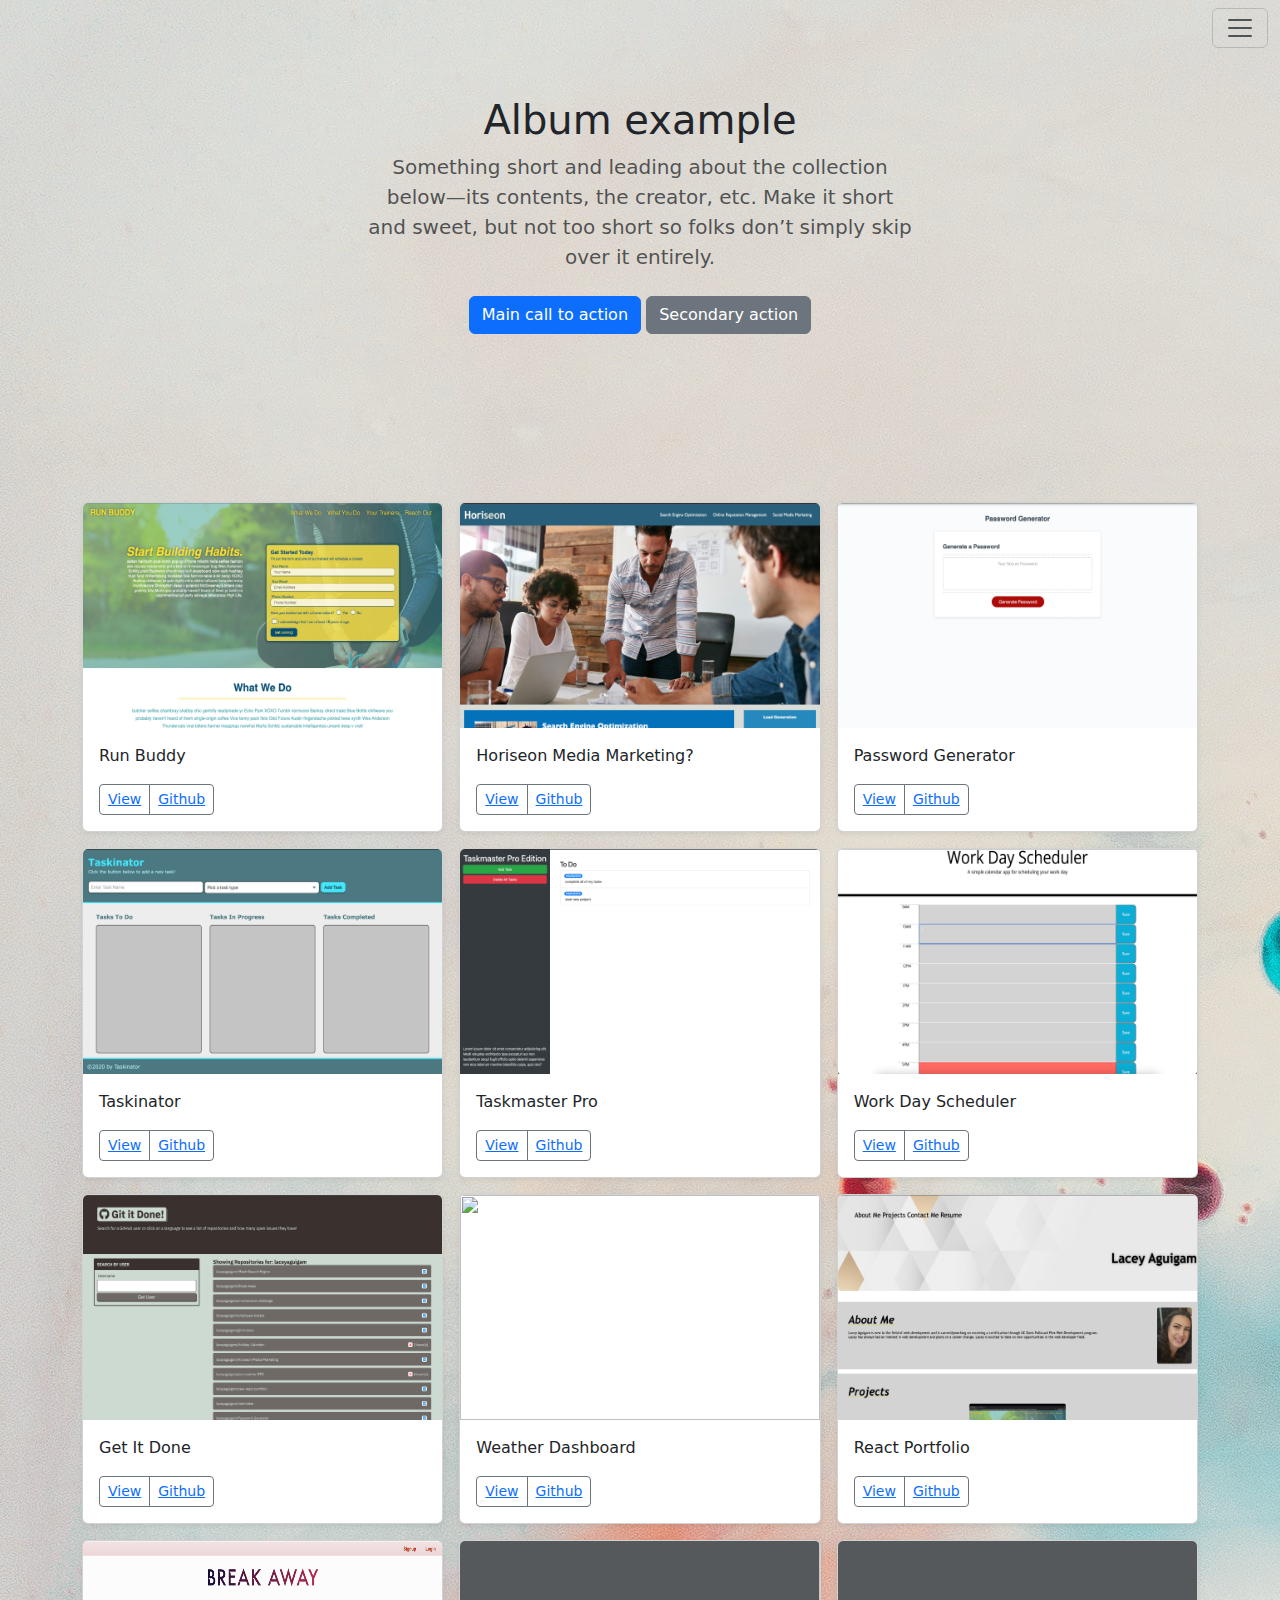
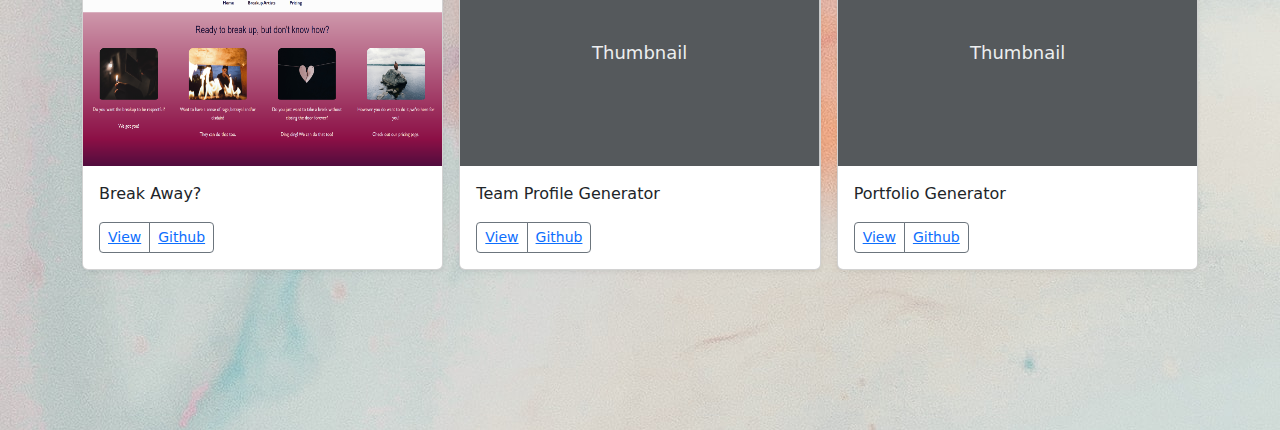
==== commit bd667383: "updated the project imges and hid the empty project cards" ====
--- a/projects.html
+++ b/projects.html
@@ -188,7 +188,7 @@
                                                                                      <!--Weather Dashboard-->
                  <div class="col">
                     <div class="card shadow-sm">
-                        <img class="bd-placeholder-img card-img-top" width="100%" height="225" src="">
+                        <img class="bd-placeholder-img card-img-top" width="100%" height="225" src="./assets/images/weather dashboard.jpeg">
                         <div class="card-body">
                             <p class="card-text">Weather Dashboard</p>
                             <div class="d-flex justify-content-between align-items-center">
@@ -222,9 +222,7 @@
                                                                                 <!--Break Away-->
                   <div class="col">
                     <div class="card shadow-sm">
-                        <svg class="bd-placeholder-img card-img-top" width="100%" height="225" xmlns="http://www.w3.org/2000/svg" role="img" aria-label="Placeholder: Thumbnail" preserveAspectRatio="xMidYMid slice" focusable="false">
-                            <title>Placeholder</title><rect width="100%" height="100%" fill="#55595c"/>
-                            <text x="50%" y="50%" fill="#eceeef" dy=".3em">Thumbnail</text></svg>
+                        <img class="bd-placeholder-img card-img-top" width="100%" height="225" src="./assets/images/break-away-SS.png">
                       <div class="card-body">
                         <p class="card-text">  Break Away?</p>
                         <div class="d-flex justify-content-between align-items-center">
@@ -279,7 +277,7 @@
                 </div>
                                                                       <!--Project 3-->
                                                      <div class="col">
-                    <div class="card shadow-sm">
+                    <!-- <div class="card shadow-sm">
                       <svg class="bd-placeholder-img card-img-top" width="100%" height="225" xmlns="http://www.w3.org/2000/svg" role="img" aria-label="Placeholder: Thumbnail" preserveAspectRatio="xMidYMid slice" focusable="false">
                         <title>Placeholder</title><rect width="100%" height="100%" fill="#55595c"/>
                         <text x="50%" y="50%" fill="#eceeef" dy=".3em">Thumbnail</text></svg>
@@ -295,10 +293,10 @@
                         </div>
                       </div>
                     </div>
-                  </div>
+                  </div> -->
                    
                                                                             <!--Project -->
-                <div class="col">
+                <!-- <div class="col">
                   <div class="card shadow-sm">
                     <svg class="bd-placeholder-img card-img-top" width="100%" height="225" xmlns="http://www.w3.org/2000/svg" role="img" aria-label="Placeholder: Thumbnail" preserveAspectRatio="xMidYMid slice" focusable="false">
                       <title>Placeholder</title><rect width="100%" height="100%" fill="#55595c"/>
@@ -315,9 +313,9 @@
                       </div>
                     </div>
                   </div>
-                </div>
+                </div> -->
                                                                       <!--Project -->
-                <div class="col">
+                <!-- <div class="col">
                   <div class="card shadow-sm">
                     <svg class="bd-placeholder-img card-img-top" width="100%" height="225" xmlns="http://www.w3.org/2000/svg" role="img" aria-label="Placeholder: Thumbnail" preserveAspectRatio="xMidYMid slice" focusable="false">
                       <title>Placeholder</title><rect width="100%" height="100%" fill="#55595c"/>
@@ -334,7 +332,7 @@
                       </div>
                     </div>
                   </div>
-                </div>
+                </div> -->
 
               </div>
              </div>
--- a/assets/css/style.css
+++ b/assets/css/style.css
@@ -12,12 +12,36 @@
 }
 
 
+
+                                                              /* contact section*/
+
+
+
+/* Modals */
+
+
+
+
+
+
+
+
+
+
+
+.list-group {
+  text-align: center;
+}
+
+
+
 /* download resume */
 .btn {
-    border: none;
+    border:none;
     padding: 12px 30px;
     cursor: pointer;
     font-size: 20px;
+    
 }
 .btn:hover {
     background-color:cornflowerblue;
@@ -26,7 +50,7 @@
 
 .download {
   text-decoration: none;
-  
+  color: black;
 }
 
 
@@ -44,7 +68,7 @@
   background:none;
 }
 
-/* projects page */
+                                                                /* projects page */
 
 .bd-placeholder-img {
     font-size: 1.125rem;
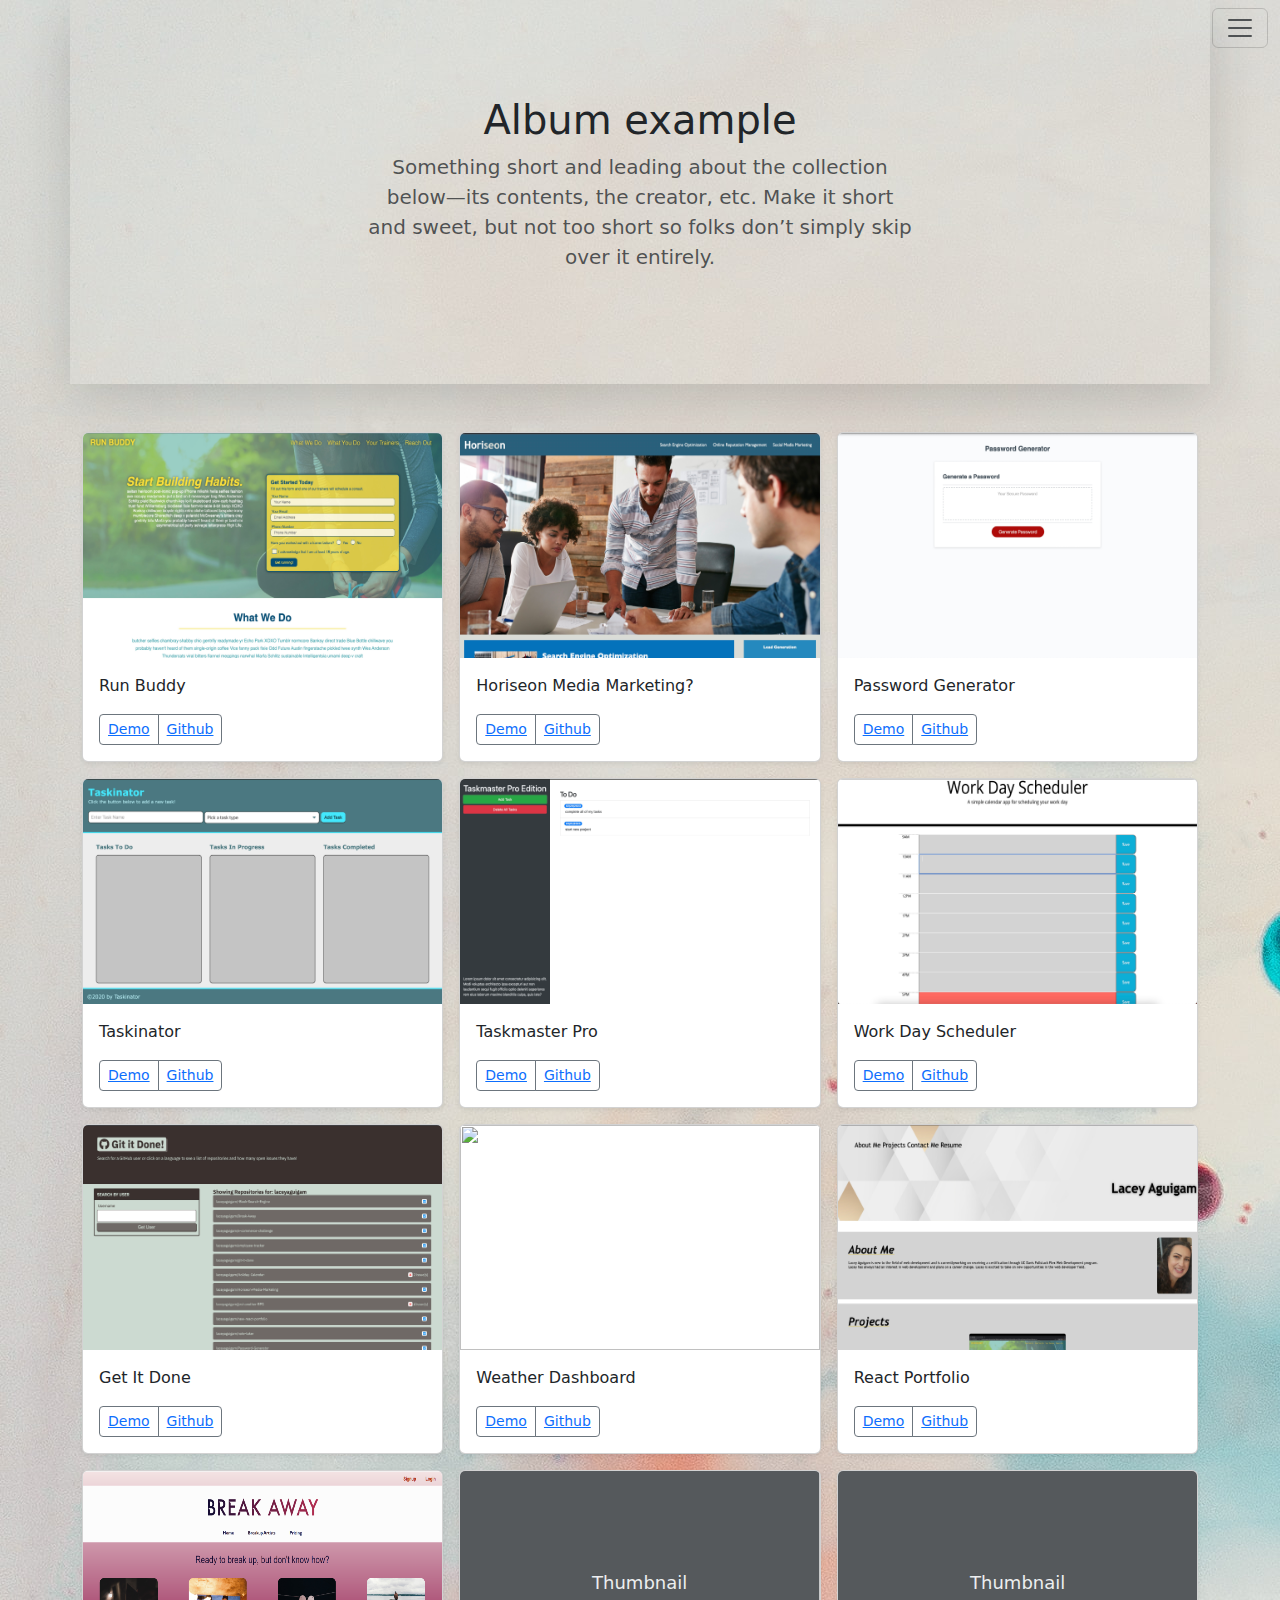
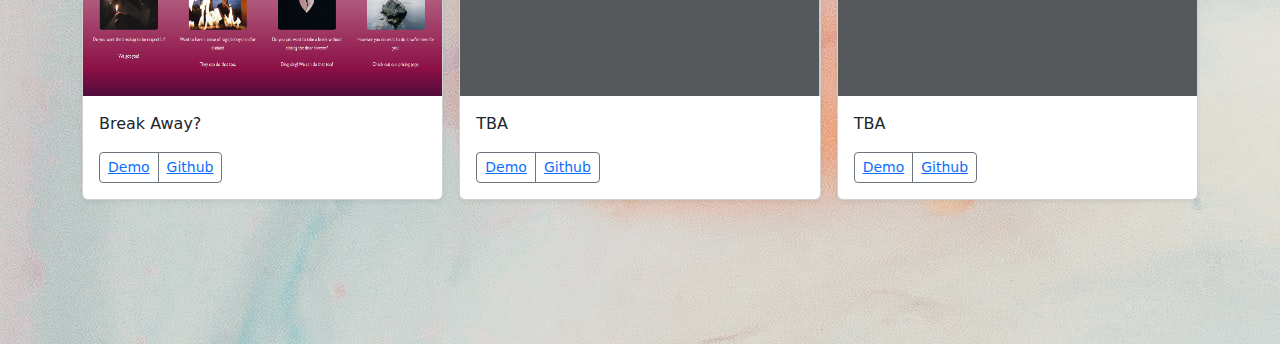
==== commit 9c5fbb57: "took out two projects and insert to placeholders" ====
--- a/projects.html
+++ b/projects.html
@@ -31,7 +31,7 @@
                         <div class="offcanvas-body">
                             <ul class="navbar-nav justify-content-end flex-grow-1 pe-3">
                                 <li class="nav-item">
-                                    <a class="nav-link active" aria-current="page" href="#">Home</a>
+                                    <a class="nav-link active" aria-current="page" href="./index.html">Home</a>
                                 </li>
                                 <li class="nav-item">
                                     <a class="nav-link" href="#experience"> Experience </a>
@@ -49,15 +49,11 @@
           
           <main>
                                                                                    <!--Hero Section -->
-            <section class="py-5 text-center container">
-              <div class="row py-lg-5">
+            <section class="py-5 text-center container shadow-lg">
+              <div class="row py-lg-5 ">
                 <div class="col-lg-6 col-md-8 mx-auto">
                   <h1 class="fw-light">Album example</h1>
                   <p class="lead text-muted">Something short and leading about the collection below—its contents, the creator, etc. Make it short and sweet, but not too short so folks don’t simply skip over it entirely.</p>
-                  <p>
-                    <a href="#" class="btn btn-primary my-2">Main call to action</a>
-                    <a href="#" class="btn btn-secondary my-2">Secondary action</a>
-                  </p>
                 </div>
               </div>
             </section>
@@ -73,9 +69,9 @@
                         <div class="d-flex justify-content-between align-items-center">
                           <div class="btn-group">
                             <button type="button" class="btn btn-sm btn-outline-secondary">
-                                <a href="https://laceyaguigam.github.io/run-buddy/">View</a></button>
-                            <button type="button" class="btn btn-sm btn-outline-secondary">
-                                <a href="https://github.com/laceyaguigam/run-buddy">Github</a></button>
+                                <a class="projects" href="https://laceyaguigam.github.io/run-buddy/">Demo</a></button>
+                            <button type="button" class="btn btn-sm btn-outline-secondary">
+                                <a class="projects" href="https://github.com/laceyaguigam/run-buddy">Github</a></button>
                           </div>
                         </div>
                       </div>
@@ -90,9 +86,9 @@
                                 <div class="d-flex justify-content-between align-items-center">
                                          <div class="btn-group">
                                             <button type="button" class="btn btn-sm btn-outline-secondary">
-                                              <a href="https://laceyaguigam.github.io/Horiseon-Media-Marketing/">View</a></button>
+                                              <a class="projects" href="https://laceyaguigam.github.io/Horiseon-Media-Marketing/">Demo</a></button>
                                             <button type="button" class="btn btn-sm btn-outline-secondary">
-                                              <a href="https://github.com/laceyaguigam/Horiseon-Media-Marketing">Github</a></button>
+                                              <a class="projects" href="https://github.com/laceyaguigam/Horiseon-Media-Marketing">Github</a></button>
                                       </div>
                                 </div>
                               </div>
@@ -108,9 +104,9 @@
                         <div class="d-flex justify-content-between align-items-center">
                           <div class="btn-group">
                             <button type="button" class="btn btn-sm btn-outline-secondary">
-                                <a href="https://laceyaguigam.github.io/Password-Generator/">View</a></button>
-                            <button type="button" class="btn btn-sm btn-outline-secondary">
-                                <a href="https://github.com/laceyaguigam/Password-Generator">Github</a></button>
+                                <a class="projects" href="https://laceyaguigam.github.io/Password-Generator/">Demo</a></button>
+                            <button type="button" class="btn btn-sm btn-outline-secondary">
+                                <a class="projects" href="https://github.com/laceyaguigam/Password-Generator">Github</a></button>
                           </div>
                         </div>
                       </div>
@@ -126,9 +122,9 @@
                         <div class="d-flex justify-content-between align-items-center">
                           <div class="btn-group">
                             <button type="button" class="btn btn-sm btn-outline-secondary">
-                                <a href="https://laceyaguigam.github.io/Taskinator/">View</a></button>
-                            <button type="button" class="btn btn-sm btn-outline-secondary">
-                                <a href="https://github.com/laceyaguigam/Taskinator">Github</a></button>
+                                <a class="projects" href="https://laceyaguigam.github.io/Taskinator/">Demo</a></button>
+                            <button type="button" class="btn btn-sm btn-outline-secondary">
+                                <a class="projects" href="https://github.com/laceyaguigam/Taskinator">Github</a></button>
                           </div>
                         </div>
                       </div>
@@ -143,9 +139,9 @@
                         <div class="d-flex justify-content-between align-items-center">
                           <div class="btn-group">
                             <button type="button" class="btn btn-sm btn-outline-secondary">
-                                <a href="https://laceyaguigam.github.io/taskmaster-pro/">View</a></button>
-                            <button type="button" class="btn btn-sm btn-outline-secondary">
-                                <a href="https://github.com/laceyaguigam/taskmaster-pro">Github</a></button>
+                                <a class="projects" href="https://laceyaguigam.github.io/taskmaster-pro/">Demo</a></button>
+                            <button type="button" class="btn btn-sm btn-outline-secondary">
+                                <a class="projects" href="https://github.com/laceyaguigam/taskmaster-pro">Github</a></button>
                           </div>
                         </div>
                       </div>
@@ -160,9 +156,9 @@
                              <div class="d-flex justify-content-between align-items-center">
                                  <div class="btn-group">
                                     <button type="button" class="btn btn-sm btn-outline-secondary">
-                                        <a href="https://laceyaguigam.github.io/work-day-scheduler/">View</a></button>
-                                    <button type="button" class="btn btn-sm btn-outline-secondary">
-                                        <a href="https://github.com/laceyaguigam/work-day-scheduler">Github</a></button>
+                                        <a class="projects" href="https://laceyaguigam.github.io/work-day-scheduler/">Demo</a></button>
+                                    <button type="button" class="btn btn-sm btn-outline-secondary">
+                                        <a class="projects" href="https://github.com/laceyaguigam/work-day-scheduler">Github</a></button>
                                  </div>
                             </div>
                          </div>
@@ -177,9 +173,9 @@
                                 <div class="d-flex justify-content-between align-items-center">
                                     <div class="btn-group">
                                         <button type="button" class="btn btn-sm btn-outline-secondary">
-                                            <a href="https://laceyaguigam.github.io/git-it-done/">View</a></button>
+                                            <a class="projects" href="https://laceyaguigam.github.io/git-it-done/">Demo</a></button>
                                         <button type="button" class="btn btn-sm btn-outline-secondary">
-                                            <a href="https://github.com/laceyaguigam/git-it-done">Github</a></button>
+                                            <a class="projects" href="https://github.com/laceyaguigam/git-it-done">Github</a></button>
                                     </div>
                                 </div>
                             </div>
@@ -194,9 +190,9 @@
                             <div class="d-flex justify-content-between align-items-center">
                                 <div class="btn-group">
                                     <button type="button" class="btn btn-sm btn-outline-secondary">
-                                        <a href="https://laceyaguigam.github.io/Weather-Dashboard/">View</a></button>
-                                    <button type="button" class="btn btn-sm btn-outline-secondary">
-                                        <a href="https://github.com/laceyaguigam/Weather-Dashboard">Github</a></button>
+                                        <a class="projects" href="https://laceyaguigam.github.io/Weather-Dashboard/">Demo</a></button>
+                                    <button type="button" class="btn btn-sm btn-outline-secondary">
+                                        <a class="projects" href="https://github.com/laceyaguigam/Weather-Dashboard">Github</a></button>
                                 </div>
                             </div>
                         </div>
@@ -211,9 +207,9 @@
                         <div class="d-flex justify-content-between align-items-center">
                           <div class="btn-group">
                             <button type="button" class="btn btn-sm btn-outline-secondary">
-                                <a href="https://laceyaguigam.github.io/new-react-portfolio/">View</a></button>
-                            <button type="button" class="btn btn-sm btn-outline-secondary">
-                                <a href="https://github.com/laceyaguigam/new-react-portfolio">Github</a></button>
+                                <a class="projects" href="https://laceyaguigam.github.io/new-react-portfolio/">Demo</a></button>
+                            <button type="button" class="btn btn-sm btn-outline-secondary">
+                                <a class="projects" href="https://github.com/laceyaguigam/new-react-portfolio">Github</a></button>
                           </div>
                         </div>
                       </div>
@@ -228,9 +224,9 @@
                         <div class="d-flex justify-content-between align-items-center">
                           <div class="btn-group">
                             <button type="button" class="btn btn-sm btn-outline-secondary">
-                                <a href="https://breakaway.herokuapp.com/">View</a></button>
-                            <button type="button" class="btn btn-sm btn-outline-secondary">
-                                <a href="https://github.com/laceyaguigam/Break-Away">Github</a></button>
+                                <a class="projects" href="https://breakaway.herokuapp.com/">Demo</a></button>
+                            <button type="button" class="btn btn-sm btn-outline-secondary">
+                                <a class="projects" href="https://github.com/laceyaguigam/Break-Away">Github</a></button>
                           </div>
                         </div>
                       </div>
@@ -238,46 +234,46 @@
                   </div>
 
                                                                                <!--Team Profile Generator-->
-                  <div class="col">
+                  <!-- <div class="col">
                     <div class="card shadow-sm">
                       <svg class="bd-placeholder-img card-img-top" width="100%" height="225" xmlns="http://www.w3.org/2000/svg" role="img" aria-label="Placeholder: Thumbnail" preserveAspectRatio="xMidYMid slice" focusable="false">
                         <title>Placeholder</title><rect width="100%" height="100%" fill="#55595c"/>
                         <text x="50%" y="50%" fill="#eceeef" dy=".3em">Thumbnail</text></svg>
-                      <div class="card-body">
-                        <p class="card-text">Team Profile Generator</p> <!--add screenshot and video-->
-                        <div class="d-flex justify-content-between align-items-center">
-                          <div class="btn-group">
-                            <button type="button" class="btn btn-sm btn-outline-secondary">
-                                <a href="screenshot and video">View</a></button>
-                            <button type="button" class="btn btn-sm btn-outline-secondary">
-                                <a href="https://github.com/laceyaguigam/Team-Profile-Generator">Github</a></button>
-                          </div>
-                        </div>
-                      </div>
-                    </div>
-                  </div>
+                      <div class="card-body"> -->
+                        <!-- <p class="card-text">Team Profile Generator</p> add screenshot and video -->
+                        <!-- <div class="d-flex justify-content-between align-items-center">
+                          <div class="btn-group">
+                            <button type="button" class="btn btn-sm btn-outline-secondary">
+                                <a class="projects" href="screenshot and video">Demo</a></button>
+                            <button type="button" class="btn btn-sm btn-outline-secondary">
+                                <a class="projects" href="https://github.com/laceyaguigam/Team-Profile-Generator">Github</a></button>
+                          </div>
+                        </div>
+                      </div>
+                    </div>
+                  </div> -->
                                                                                   <!--Portfolio Generator-->
-                <div class="col">
+                <!-- <div class="col">
                     <div class="card shadow-sm">
                         <svg class="bd-placeholder-img card-img-top" width="100%" height="225" xmlns="http://www.w3.org/2000/svg" role="img" aria-label="Placeholder: Thumbnail" preserveAspectRatio="xMidYMid slice" focusable="false">
                             <title>Placeholder</title><rect width="100%" height="100%" fill="#55595c"/>
                             <text x="50%" y="50%" fill="#eceeef" dy=".3em">Thumbnail</text></svg>
                         <div class="card-body">
-                            <p class="card-text">Portfolio Generator</p> <!--video figure this one out-->
-                            <div class="d-flex justify-content-between align-items-center">
+                            <p class="card-text">Portfolio Generator</p> video figure this one out -->
+                            <!-- <div class="d-flex justify-content-between align-items-center">
                                 <div class="btn-group">
                                     <button type="button" class="btn btn-sm btn-outline-secondary">
-                                        <a href="insert screenshot and video">View</a></button>
-                                    <button type="button" class="btn btn-sm btn-outline-secondary">
-                                        <a href="https://github.com/laceyaguigam/portfolio-generator">Github</a></button>
+                                        <a class="projects" href="insert screenshot and video">Demo</a></button>
+                                    <button type="button" class="btn btn-sm btn-outline-secondary">
+                                        <a class="projects" href="https://github.com/laceyaguigam/portfolio-generator">Github</a></button>
                                 </div>
                             </div>
                         </div>
                     </div>
-                </div>
+                </div> -->
                                                                       <!--Project 3-->
-                                                     <div class="col">
-                    <!-- <div class="card shadow-sm">
+                  <div class="col">                               
+                    <div class="card shadow-sm">
                       <svg class="bd-placeholder-img card-img-top" width="100%" height="225" xmlns="http://www.w3.org/2000/svg" role="img" aria-label="Placeholder: Thumbnail" preserveAspectRatio="xMidYMid slice" focusable="false">
                         <title>Placeholder</title><rect width="100%" height="100%" fill="#55595c"/>
                         <text x="50%" y="50%" fill="#eceeef" dy=".3em">Thumbnail</text></svg>
@@ -286,17 +282,17 @@
                         <div class="d-flex justify-content-between align-items-center">
                           <div class="btn-group">
                             <button type="button" class="btn btn-sm btn-outline-secondary">
-                                <a href="...">View</a></button>
-                            <button type="button" class="btn btn-sm btn-outline-secondary">
-                                <a href="..">Github</a></button>
-                          </div>
-                        </div>
-                      </div>
-                    </div>
-                  </div> -->
+                                <a class="projects" href="...">Demo</a></button>
+                            <button type="button" class="btn btn-sm btn-outline-secondary">
+                                <a class="projects" href="..">Github</a></button>
+                          </div>
+                        </div>
+                      </div>
+                    </div>
+                  </div>
                    
                                                                             <!--Project -->
-                <!-- <div class="col">
+                <div class="col">
                   <div class="card shadow-sm">
                     <svg class="bd-placeholder-img card-img-top" width="100%" height="225" xmlns="http://www.w3.org/2000/svg" role="img" aria-label="Placeholder: Thumbnail" preserveAspectRatio="xMidYMid slice" focusable="false">
                       <title>Placeholder</title><rect width="100%" height="100%" fill="#55595c"/>
@@ -304,16 +300,16 @@
                     <div class="card-body">
                       <p class="card-text">TBA</p>
                       <div class="d-flex justify-content-between align-items-center">
-                         <div class="btn-group">
+                        <div class="btn-group">
                           <button type="button" class="btn btn-sm btn-outline-secondary">
-                            <a href="...">View</a></button>
+                            <a class="projects" href="...">Demo</a></button>
                           <button type="button" class="btn btn-sm btn-outline-secondary">
-                            <a href="..">Github</a></button>
-                          </div>
-                      </div>
-                    </div>
-                  </div>
-                </div> -->
+                            <a class="projects" href="..">Github</a></button>
+                        </div>
+                      </div>
+                    </div>
+                  </div>
+                </div> 
                                                                       <!--Project -->
                 <!-- <div class="col">
                   <div class="card shadow-sm">
@@ -325,9 +321,9 @@
                       <div class="d-flex justify-content-between align-items-center">
                         <div class="btn-group">
                           <button type="button" class="btn btn-sm btn-outline-secondary">
-                            <a href="...">View</a></button>
+                            <a class="projects" href="...">Demo</a></button>
                           <button type="button" class="btn btn-sm btn-outline-secondary">
-                            <a href="..">Github</a></button>
+                            <a class="projects"  href="..">Github</a></button>
                         </div>
                       </div>
                     </div>
@@ -342,7 +338,7 @@
 
 
         <footer class="text-muted py-5">
-            <div class="container">
+            <div class="container-fluid">
                 <p class="float-end mb-1"> </p>
             </div>
 
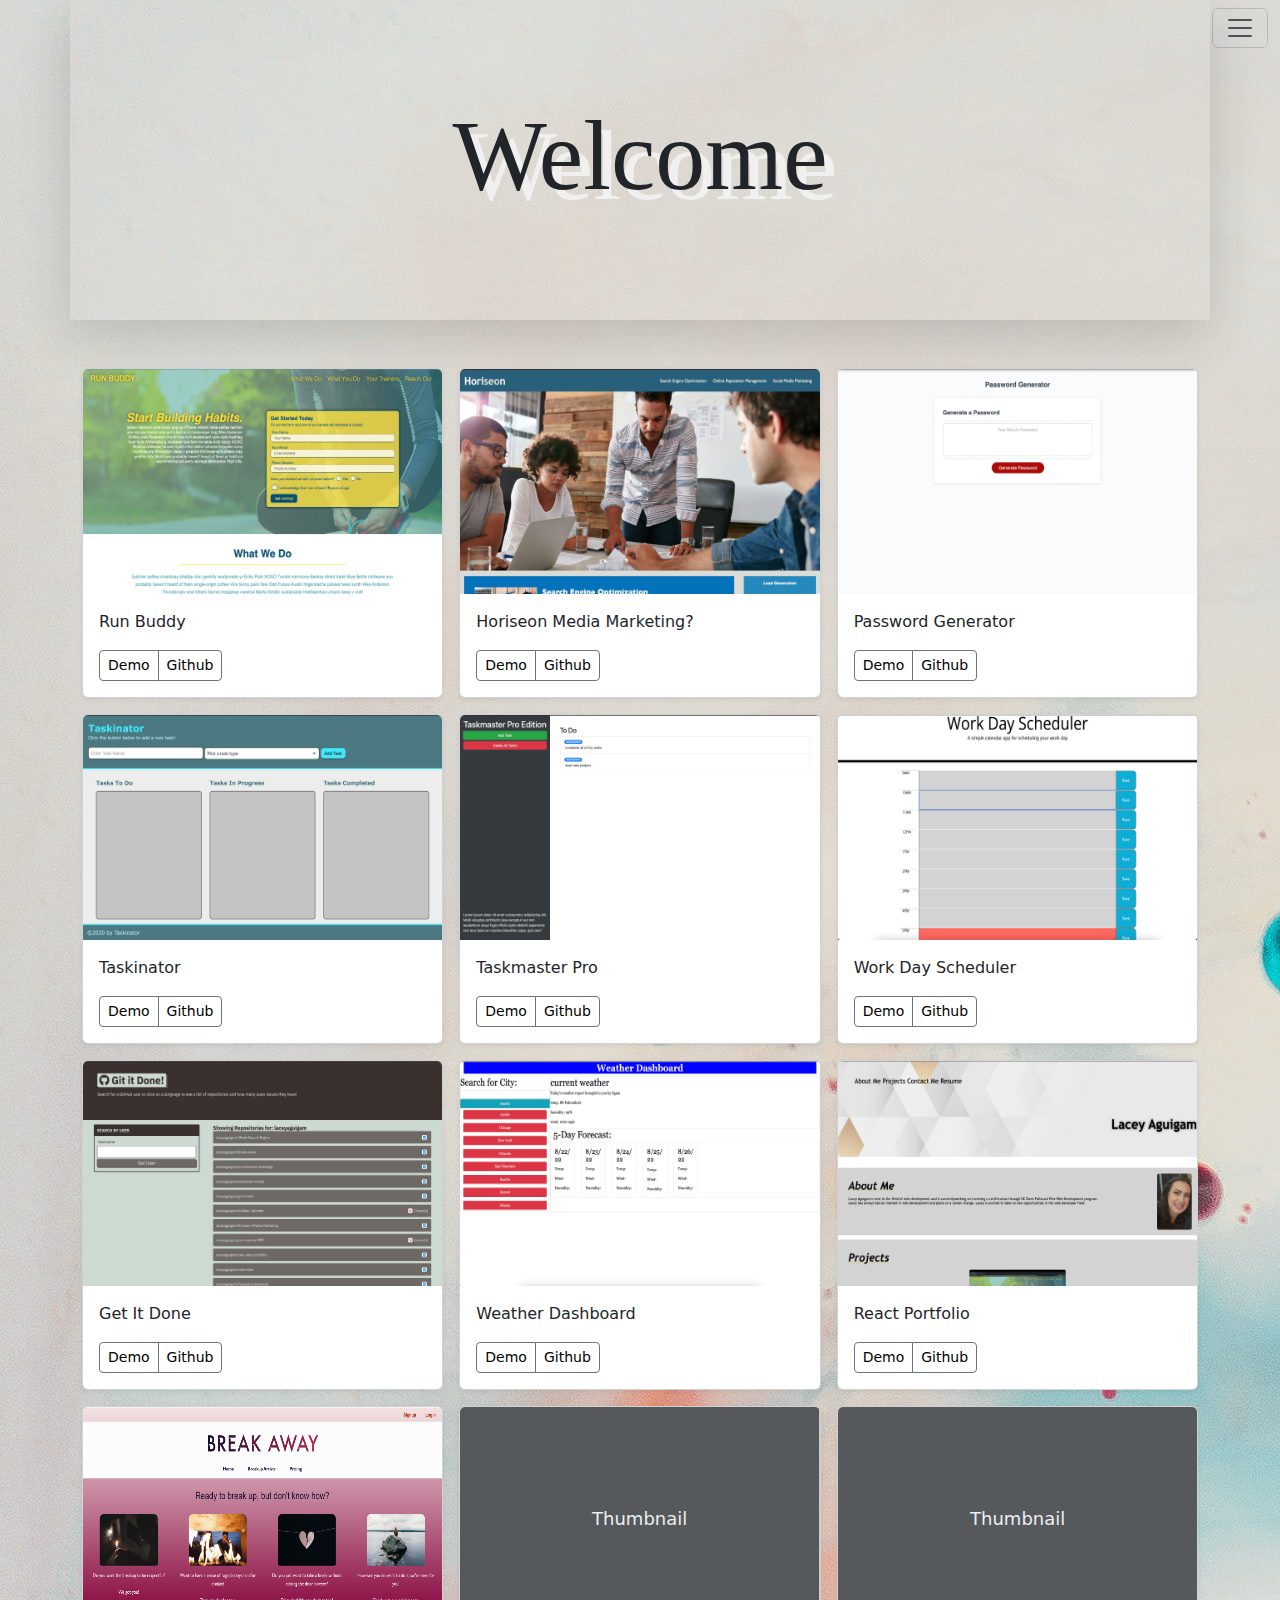
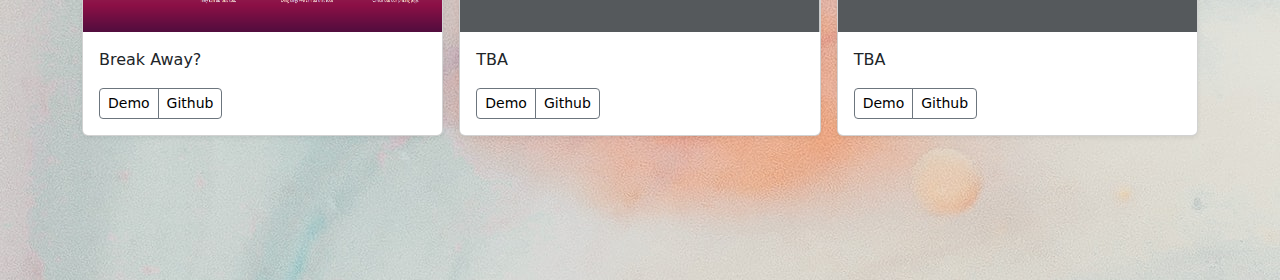
==== commit a0769d60: "added animation to the container holding my name and title, and added animation to the t op of the p" ====
--- a/projects.html
+++ b/projects.html
@@ -24,21 +24,46 @@
                     </button>
                     <div class="offcanvas offcanvas-end" tabindex="-1" id="offcanvasNavbar" aria-labelledby="offcanvasNavbarLabel">
                         <div class="offcanvas-header">
-                            <h5 class="offcanvas-title" id="offcanvasNavbarLabel">Menu?</h5>
+                            <!-- <h5 class="offcanvas-title" id="offcanvasNavbarLabel"></h5> -->
                             <button type="button" class="btn-close" data-bs-dismiss="offcanvas" aria-label="Close"></button>
                         </div>
 
-                        <div class="offcanvas-body">
-                            <ul class="navbar-nav justify-content-end flex-grow-1 pe-3">
+                        <div class="offcanvas-body text-center justify-content-between">
+                            <ul class="navbar-nav  flex-grow-1 pe-3">
                                 <li class="nav-item">
                                     <a class="nav-link active" aria-current="page" href="./index.html">Home</a>
                                 </li>
                                 <li class="nav-item">
-                                    <a class="nav-link" href="#experience"> Experience </a>
-                                    <a class="nav-link" href="#history"> History </a>
-                                    <a class="nav-link" href="#education">Education </a>
-                                    <a class="nav-link" href="#contact"> Contact </a>
-                                    <a class="nav-link" href="#resume"> Resume </a>
+                                    <li>  <p>
+                                      <button class="btn " type="button" data-bs-toggle="collapse" data-bs-target="#phone" aria-expanded="false" aria-controls="phone">Phone</button>
+                                    </p>
+                                    <div class="row">
+                                      <div class="col">
+                                        <div class="collapse multi-collapse" id="phone">
+                                          <div class="card card-body bg-transparent border-0">
+                                            (559) 589-4952
+                                          </div>
+                                        </div>
+                                      </div>
+                                    </div></li>
+                                    <li><p>
+                                      <button class="btn " type="button" data-bs-toggle="collapse" data-bs-target="#email" aria-expanded="false" aria-controls="email">Email</button>
+                                    </p>
+                                    <div class="row">
+                                      <div class="col">
+                                        <div class="collapse multi-collapse" id="email">
+                                          <div class="card card-body bg-transparent border-0">
+                                            laceyaguigam.s@icloud.com
+                                          </div>
+                                        </div>
+                                      </div>
+                                    </div></li>
+                                    <li>
+                                      <button class="linkedin" onClick="myLinkedin ()">LinkedIn</button></li>
+                                    <li class="list-group-item bg-transparent border-0">
+                                      <button class ="github" onClick="myGithub ()">Github</button> </li>
+                                    <li><button class="btn" id="download"><i class="fe fe-download">
+                                      <a href="./assets/documents/Lacey A Resume .pdf" class="download" download>Resume</i></a> </button> </li>
                                 </li>
                             </ul>
                         </div>
@@ -47,13 +72,14 @@
             </nav>
         </header>
           
+
           <main>
                                                                                    <!--Hero Section -->
             <section class="py-5 text-center container shadow-lg">
               <div class="row py-lg-5 ">
                 <div class="col-lg-6 col-md-8 mx-auto">
-                  <h1 class="fw-light">Album example</h1>
-                  <p class="lead text-muted">Something short and leading about the collection below—its contents, the creator, etc. Make it short and sweet, but not too short so folks don’t simply skip over it entirely.</p>
+                  <h1 class="fw-light" id="welcome">Welcome</h1>
+                  <!-- <p class="lead text-muted">Something short and leading about the collection below—its contents, the creator, etc. Make it short and sweet, but not too short so folks don’t simply skip over it entirely.</p> -->
                 </div>
               </div>
             </section>
--- a/assets/css/style.css
+++ b/assets/css/style.css
@@ -11,28 +11,42 @@
   background-image: url("../images/annie-spratt-0ZPSX_mQ3xI-unsplash.jpg");
 }
 
+.me {
+
+  background-image: url("../images/circle-scatter-haikei1.png");
+  background-size:cover;
+  /* background-image: linear-gradient(15deg, #13547a 0%, #80d0c7 100%); */
+
+  /* background-image: linear-gradient(to right, #243949 0%, #517fa4 100%); */
+
+  /* background-image: linear-gradient( 135deg, #65FDF0 10%, #1D6FA3 100%); */
+
+  
+}
+
+/* background: #2C3E50;  /* fallback for old browsers */
+/* background: -webkit-linear-gradient(to right, #4CA1AF, #2C3E50);  Chrome 10-25, Safari 5.1-6 */
+/* background: linear-gradient(to right, #4CA1AF, #2C3E50); W3C, IE 10+/ Edge, Firefox 16+, Chrome 26+, Opera 12+, Safari 7+ */
+
+/* background: #136a8a;  fallback for old browsers */
+/* background: -webkit-linear-gradient(to right, #267871, #136a8a);  Chrome 10-25, Safari 5.1-6 */
+ /* background: linear-gradient(to right, #267871, #136a8a);W3C, IE 10+/ Edge, Firefox 16+, Chrome 26+, Opera 12+, Safari 7+ */
+ */
+
+
+
 
 
                                                               /* contact section*/
-
-
-
-/* Modals */
-
-
-
-
-
-
-
-
-
 
 
 .list-group {
   text-align: center;
 }
 
+.contact {
+  text-align: center;
+}
 
 
 /* download resume */
@@ -102,6 +116,8 @@
     vertical-align: -.125em;
     fill: currentColor;
   }
+
+  /* Nav */
 
   .nav-scroller {
     position: relative;
@@ -121,12 +137,104 @@
     -webkit-overflow-scrolling: touch;
   }
 
+  .projects {
+    text-decoration: none;
+    color:black;
+  }
   /* Animations */
 
-
-/* 
-p {
-  animation-duration: 4s;
+/* Welcome */
+
+#welcome{
+  font-family: Oswald;
+  font-size: 100px;
+   animation: Color 4s linear infinite;
+  -webkit-animation: Color 4s ease-in-out infinite;
+  text-shadow: 10px 10px #F0F0F0;
+}
+
+@keyframes Color{
+  0%{
+    color:#0AB6F3;
+  }
+  
+  20%{
+    color:#5E97B9;
+  }
+  
+  40%{
+    color:#EAFCFF;
+  }
+  
+  60%{
+    color:#E6F4F1;
+  }
+  
+  80%{
+    color:#0AB6F3;
+  }
+  
+  100%{
+    color:#AC92EC;
+  }
+}
+
+@-moz-keyframes Color{
+  0%{
+    color:#0AB6F3;
+  }
+  
+  20%{
+    color:#5E97B9;
+  }
+  
+  40%{
+    color:#EAFCFF;
+  }
+  
+  60%{
+    color:#E6F4F1;
+  }
+  
+  80%{
+    color:#0AB6F3;
+  }
+  
+  100%{
+    color:#AC92EC;
+  }
+}
+
+@-webkit-keyframes Color{
+  0%{
+    color:#0AB6F3;
+  }
+  
+  20%{
+    color:#5E97B9;
+  }
+  
+  40%{
+    color:#EAFCFF;
+  }
+  
+  60%{
+    color:#E6F4F1;
+  }
+  
+  80%{
+    color:#0AB6F3;
+  }
+  
+  100%{
+    color:#AC92EC;
+  }
+}
+
+
+
+#me {
+  animation-duration: 2s;
   animation-name: slidein;
 }
 
@@ -140,31 +248,41 @@
     margin-left: 0%;
     width: 100%;
   }
-} */
-
-/* 
-p {
-  animation-duration: 3s;
+}
+
+
+#developer {
+  animation-delay: 5s;
+  animation-duration: 4s;
   animation-name: slidein;
+  animation-fill-mode: both;
+ visibility: hidden;
+
 }
 
 @keyframes slidein {
   from {
     margin-left: 100%;
     width: 300%;
+    visibility: hidden;
+    opacity: 0;
   }
 
   75% {
     font-size: 300%;
     margin-left: 25%;
     width: 150%;
+    visibility: visible;
+    opacity: 1;
   }
 
   to {
     margin-left: 0%;
     width: 100%;
-  }
-} */
+    visibility: visible;
+    opacity: 1;
+  }
+}
 
 
 /* @keyframes slidein {
